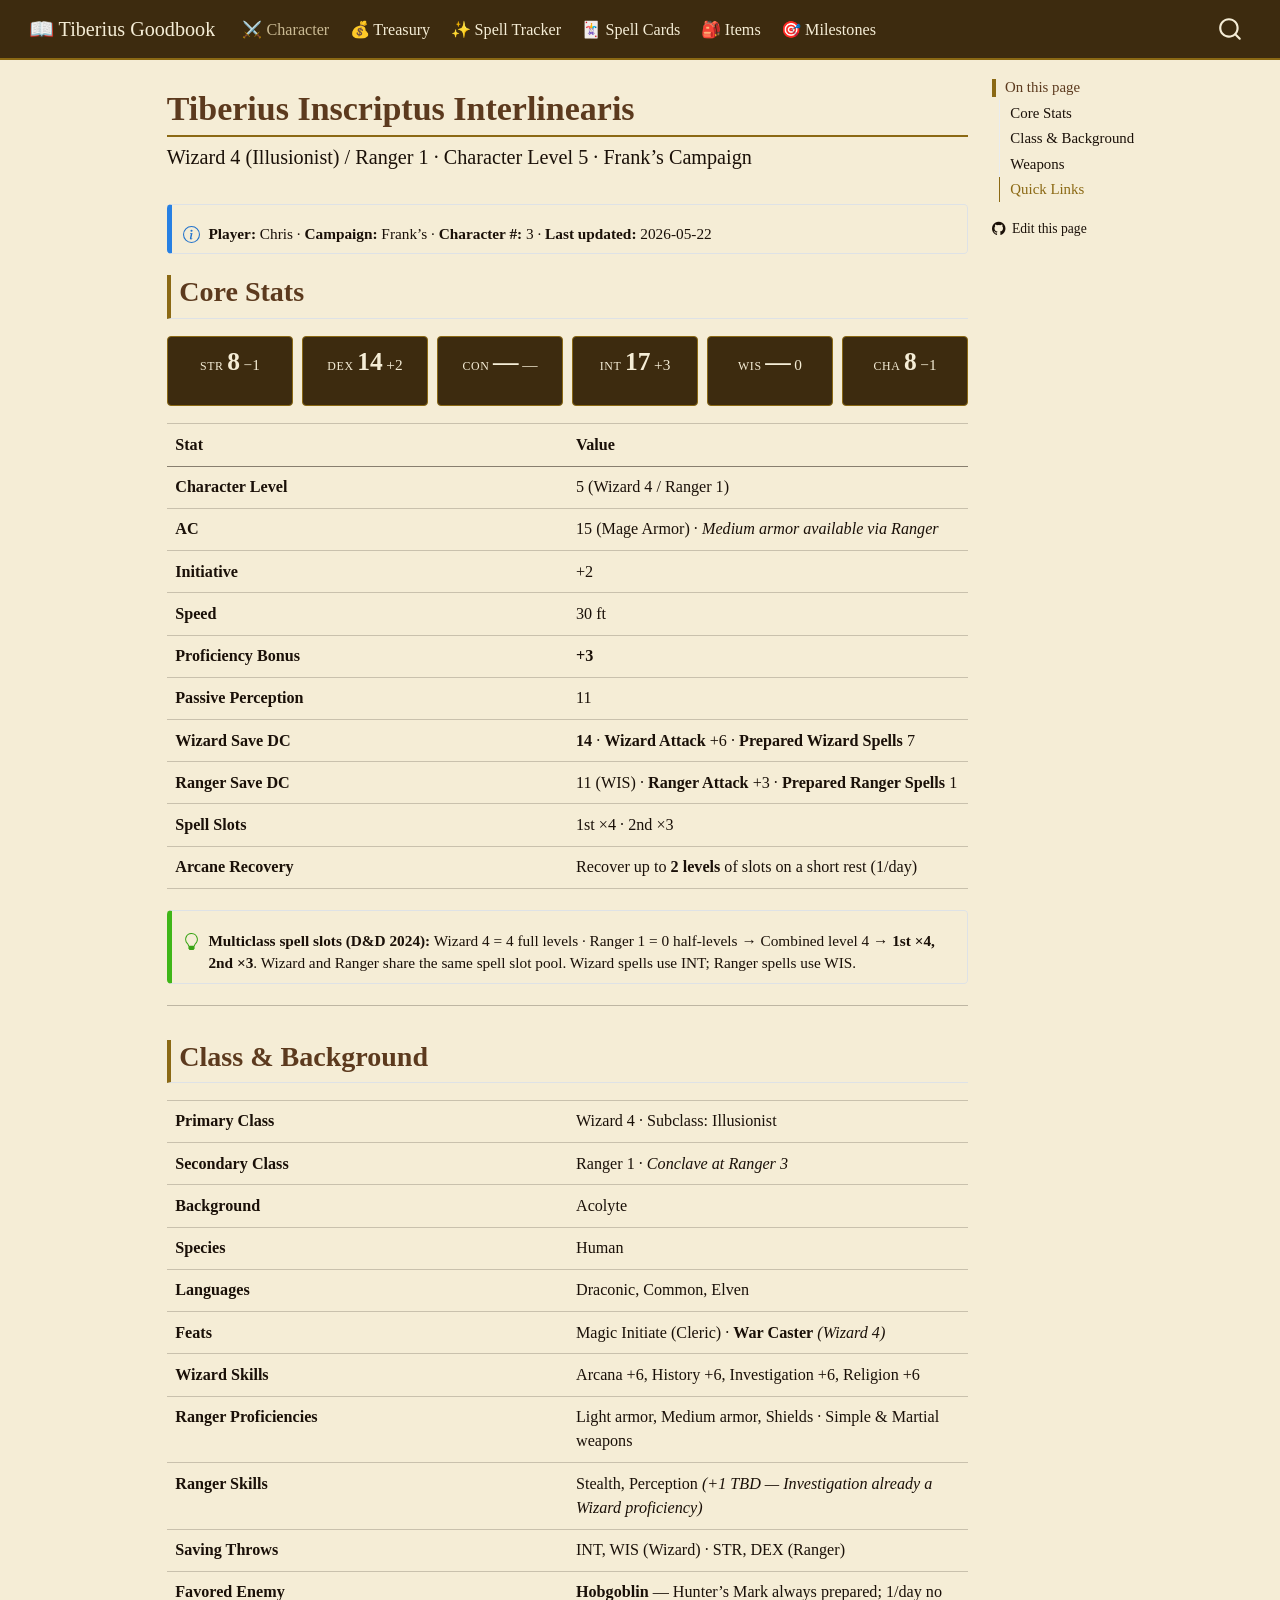
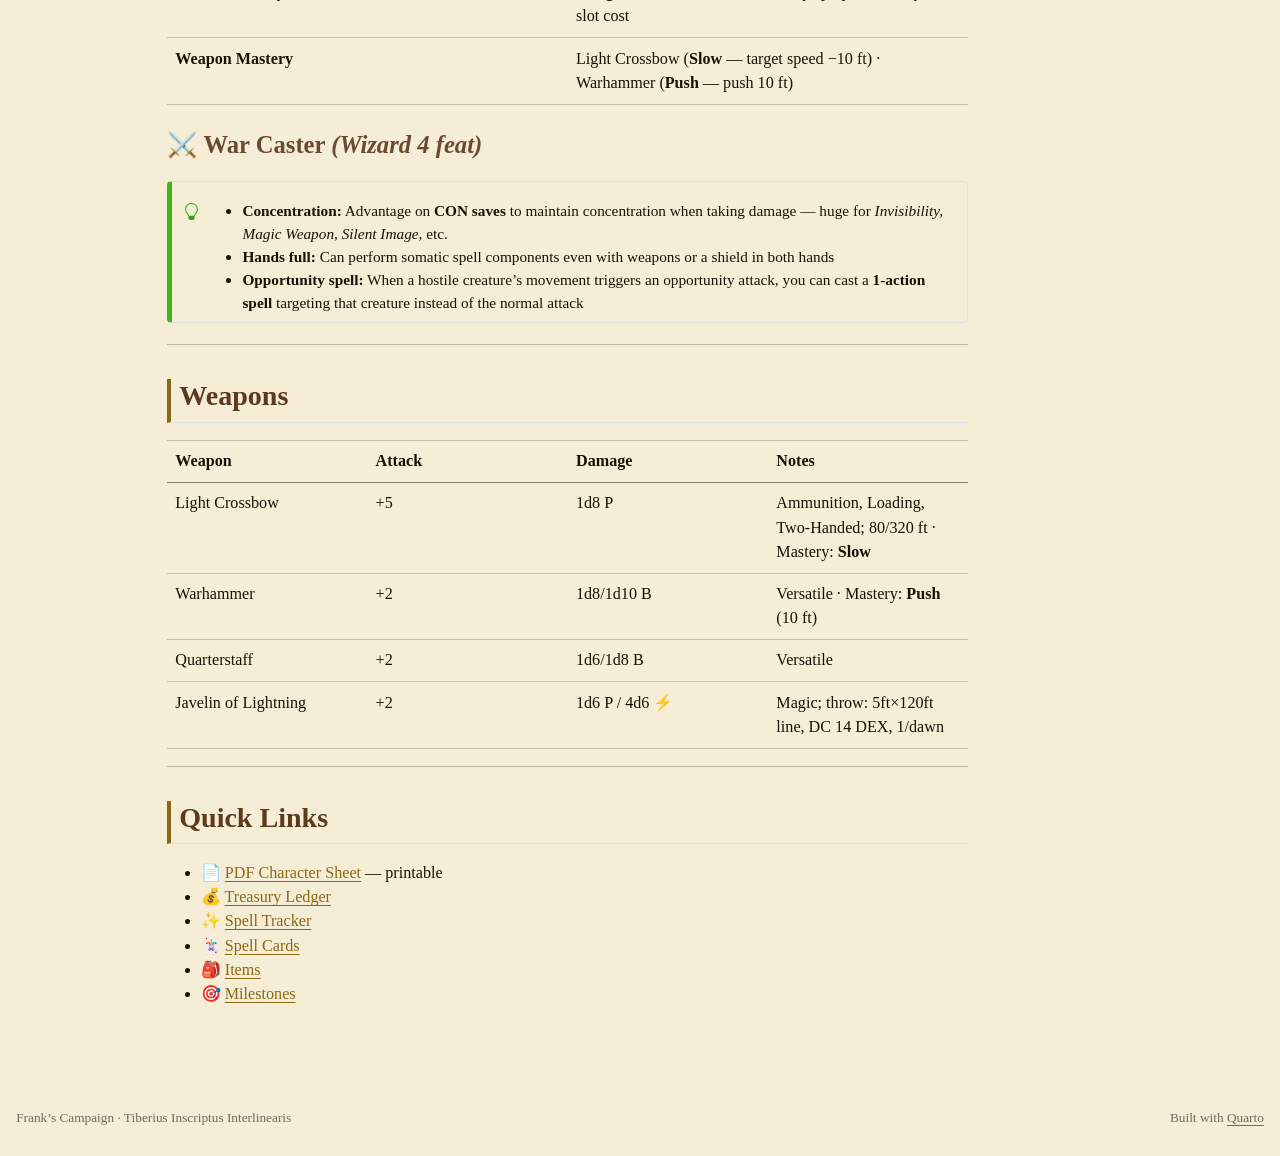
==== docs/index.html @ e31d593a "Ranger 1 details filled in: Hobgoblin Favored Enemy, Warhammer+CrossbowMastery, Skills, Cure Wounds " ====
<!DOCTYPE html>
<html xmlns="http://www.w3.org/1999/xhtml" lang="en" xml:lang="en"><head>

<meta charset="utf-8">
<meta name="generator" content="quarto-1.9.12">

<meta name="viewport" content="width=device-width, initial-scale=1.0, user-scalable=yes">


<title>Tiberius Inscriptus Interlinearis – The Goodbook — Tiberius</title>
<style>
code{white-space: pre-wrap;}
span.smallcaps{font-variant: small-caps;}
div.columns{display: flex; gap: min(4vw, 1.5em);}
div.column{flex: auto; overflow-x: auto;}
div.hanging-indent{margin-left: 1.5em; text-indent: -1.5em;}
ul.task-list{list-style: none;}
ul.task-list li input[type="checkbox"] {
  width: 0.8em;
  margin: 0 0.8em 0.2em -1em; /* quarto-specific, see https://github.com/quarto-dev/quarto-cli/issues/4556 */ 
  vertical-align: middle;
}
</style>


<script src="site_libs/quarto-nav/quarto-nav.js"></script>
<script src="site_libs/quarto-nav/headroom.min.js"></script>
<script src="site_libs/clipboard/clipboard.min.js"></script>
<script src="site_libs/quarto-search/autocomplete.umd.js"></script>
<script src="site_libs/quarto-search/fuse.min.js"></script>
<script src="site_libs/quarto-search/quarto-search.js"></script>
<meta name="quarto:offset" content="./">
<link href="./assets/favicon.png" rel="icon" type="image/png">
<script src="site_libs/quarto-html/quarto.js" type="module"></script>
<script src="site_libs/quarto-html/tabsets/tabsets.js" type="module"></script>
<script src="site_libs/quarto-html/axe/axe-check.js" type="module"></script>
<script src="site_libs/quarto-html/popper.min.js"></script>
<script src="site_libs/quarto-html/tippy.umd.min.js"></script>
<script src="site_libs/quarto-html/anchor.min.js"></script>
<link href="site_libs/quarto-html/tippy.css" rel="stylesheet">
<link href="site_libs/quarto-html/quarto-syntax-highlighting-cdaacfc258cb6f151192107f105ac881.css" rel="stylesheet" id="quarto-text-highlighting-styles">
<script src="site_libs/bootstrap/bootstrap.min.js"></script>
<link href="site_libs/bootstrap/bootstrap-icons.css" rel="stylesheet">
<link href="site_libs/bootstrap/bootstrap-a841aea066b890c8eb9d5ed45c4b0eff.min.css" rel="stylesheet" append-hash="true" id="quarto-bootstrap" data-mode="light">
<script id="quarto-search-options" type="application/json">{
  "location": "navbar",
  "copy-button": false,
  "collapse-after": 3,
  "panel-placement": "end",
  "type": "overlay",
  "limit": 50,
  "keyboard-shortcut": [
    "f",
    "/",
    "s"
  ],
  "show-item-context": false,
  "language": {
    "search-no-results-text": "No results",
    "search-matching-documents-text": "matching documents",
    "search-copy-link-title": "Copy link to search",
    "search-hide-matches-text": "Hide additional matches",
    "search-more-match-text": "more match in this document",
    "search-more-matches-text": "more matches in this document",
    "search-clear-button-title": "Clear",
    "search-text-placeholder": "",
    "search-detached-cancel-button-title": "Cancel",
    "search-submit-button-title": "Submit",
    "search-label": "Search"
  }
}</script>
<style>html{ scroll-behavior: smooth; }</style>


</head>

<body class="nav-fixed quarto-light">

<div id="quarto-search-results"></div>
  <header id="quarto-header" class="headroom fixed-top">
    <nav class="navbar navbar-expand-lg " data-bs-theme="dark">
      <div class="navbar-container container-fluid">
      <div class="navbar-brand-container mx-auto">
    <a class="navbar-brand" href="./index.html">
    <span class="navbar-title">📖 Tiberius Goodbook</span>
    </a>
  </div>
            <div id="quarto-search" class="" title="Search"></div>
          <button class="navbar-toggler" type="button" data-bs-toggle="collapse" data-bs-target="#navbarCollapse" aria-controls="navbarCollapse" role="menu" aria-expanded="false" aria-label="Toggle navigation" onclick="if (window.quartoToggleHeadroom) { window.quartoToggleHeadroom(); }">
  <span class="navbar-toggler-icon"></span>
</button>
          <div class="collapse navbar-collapse" id="navbarCollapse">
            <ul class="navbar-nav navbar-nav-scroll me-auto">
  <li class="nav-item">
    <a class="nav-link active" href="./index.html" aria-current="page"> 
<span class="menu-text">⚔️ Character</span></a>
  </li>  
  <li class="nav-item">
    <a class="nav-link" href="./treasury.html"> 
<span class="menu-text">💰 Treasury</span></a>
  </li>  
  <li class="nav-item">
    <a class="nav-link" href="./spells.html"> 
<span class="menu-text">✨ Spell Tracker</span></a>
  </li>  
  <li class="nav-item">
    <a class="nav-link" href="./spellcards.html"> 
<span class="menu-text">🃏 Spell Cards</span></a>
  </li>  
  <li class="nav-item">
    <a class="nav-link" href="./items.html"> 
<span class="menu-text">🎒 Items</span></a>
  </li>  
  <li class="nav-item">
    <a class="nav-link" href="./milestones.html"> 
<span class="menu-text">🎯 Milestones</span></a>
  </li>  
</ul>
          </div> <!-- /navcollapse -->
            <div class="quarto-navbar-tools">
</div>
      </div> <!-- /container-fluid -->
    </nav>
</header>
<!-- content -->
<div id="quarto-content" class="quarto-container page-columns page-rows-contents page-layout-article page-navbar">
<!-- sidebar -->
<!-- margin-sidebar -->
    <div id="quarto-margin-sidebar" class="sidebar margin-sidebar">
        <nav id="TOC" role="doc-toc" class="toc-active">
    <h2 id="toc-title">On this page</h2>
   
  <ul>
  <li><a href="#core-stats" id="toc-core-stats" class="nav-link active" data-scroll-target="#core-stats">Core Stats</a></li>
  <li><a href="#class-background" id="toc-class-background" class="nav-link" data-scroll-target="#class-background">Class &amp; Background</a>
  <ul class="collapse">
  <li><a href="#war-caster-wizard-4-feat" id="toc-war-caster-wizard-4-feat" class="nav-link" data-scroll-target="#war-caster-wizard-4-feat">⚔️ War Caster <em>(Wizard 4 feat)</em></a></li>
  </ul></li>
  <li><a href="#weapons" id="toc-weapons" class="nav-link" data-scroll-target="#weapons">Weapons</a></li>
  <li><a href="#quick-links" id="toc-quick-links" class="nav-link" data-scroll-target="#quick-links">Quick Links</a></li>
  </ul>
<div class="toc-actions"><ul><li><a href="https://github.com/chris-tonomy/Tiberius---Online-Campaign-Frank/edit/main/index.qmd" class="toc-action"><i class="bi bi-github"></i>Edit this page</a></li></ul></div></nav>
    </div>
<!-- main -->
<main class="content" id="quarto-document-content">

<header id="title-block-header" class="quarto-title-block default">
<div class="quarto-title">
<h1 class="title">Tiberius Inscriptus Interlinearis</h1>
<p class="subtitle lead">Wizard 4 (Illusionist) / Ranger 1 · Character Level 5 · Frank’s Campaign</p>
</div>



<div class="quarto-title-meta">

    
  
    
  </div>
  


</header>


<div class="callout callout-style-simple callout-note">
<div class="callout-body d-flex">
<div class="callout-icon-container">
<i class="callout-icon"></i>
</div>
<div class="callout-body-container">
<p><strong>Player:</strong> Chris · <strong>Campaign:</strong> Frank’s · <strong>Character #:</strong> 3 · <strong>Last updated:</strong> 2026-05-22</p>
</div>
</div>
</div>
<section id="core-stats" class="level2">
<h2 class="anchored" data-anchor-id="core-stats">Core Stats</h2>
<div class="stat-grid">
<div class="stat-box">
<p><span class="label">STR</span> <span class="score">8</span> <span class="mod">−1</span></p>
</div>
<div class="stat-box">
<p><span class="label">DEX</span> <span class="score">14</span> <span class="mod">+2</span></p>
</div>
<div class="stat-box">
<p><span class="label">CON</span> <span class="score">—</span> <span class="mod">—</span></p>
</div>
<div class="stat-box">
<p><span class="label">INT</span> <span class="score">17</span> <span class="mod">+3</span></p>
</div>
<div class="stat-box">
<p><span class="label">WIS</span> <span class="score">—</span> <span class="mod">0</span></p>
</div>
<div class="stat-box">
<p><span class="label">CHA</span> <span class="score">8</span> <span class="mod">−1</span></p>
</div>
</div>
<table class="caption-top table">
<colgroup>
<col style="width: 50%">
<col style="width: 50%">
</colgroup>
<thead>
<tr class="header">
<th>Stat</th>
<th>Value</th>
</tr>
</thead>
<tbody>
<tr class="odd">
<td><strong>Character Level</strong></td>
<td>5 (Wizard 4 / Ranger 1)</td>
</tr>
<tr class="even">
<td><strong>AC</strong></td>
<td>15 (Mage Armor) · <em>Medium armor available via Ranger</em></td>
</tr>
<tr class="odd">
<td><strong>Initiative</strong></td>
<td>+2</td>
</tr>
<tr class="even">
<td><strong>Speed</strong></td>
<td>30 ft</td>
</tr>
<tr class="odd">
<td><strong>Proficiency Bonus</strong></td>
<td><strong>+3</strong></td>
</tr>
<tr class="even">
<td><strong>Passive Perception</strong></td>
<td>11</td>
</tr>
<tr class="odd">
<td><strong>Wizard Save DC</strong></td>
<td><strong>14</strong> · <strong>Wizard Attack</strong> +6 · <strong>Prepared Wizard Spells</strong> 7</td>
</tr>
<tr class="even">
<td><strong>Ranger Save DC</strong></td>
<td>11 (WIS) · <strong>Ranger Attack</strong> +3 · <strong>Prepared Ranger Spells</strong> 1</td>
</tr>
<tr class="odd">
<td><strong>Spell Slots</strong></td>
<td>1st ×4 · 2nd ×3</td>
</tr>
<tr class="even">
<td><strong>Arcane Recovery</strong></td>
<td>Recover up to <strong>2 levels</strong> of slots on a short rest (1/day)</td>
</tr>
</tbody>
</table>
<div class="callout callout-style-simple callout-tip">
<div class="callout-body d-flex">
<div class="callout-icon-container">
<i class="callout-icon"></i>
</div>
<div class="callout-body-container">
<p><strong>Multiclass spell slots (D&amp;D 2024):</strong> Wizard 4 = 4 full levels · Ranger 1 = 0 half-levels → Combined level 4 → <strong>1st ×4, 2nd ×3</strong>. Wizard and Ranger share the same spell slot pool. Wizard spells use INT; Ranger spells use WIS.</p>
</div>
</div>
</div>
<hr>
</section>
<section id="class-background" class="level2">
<h2 class="anchored" data-anchor-id="class-background">Class &amp; Background</h2>
<table class="caption-top table">
<colgroup>
<col style="width: 50%">
<col style="width: 50%">
</colgroup>
<tbody>
<tr class="odd">
<td><strong>Primary Class</strong></td>
<td>Wizard 4 · Subclass: Illusionist</td>
</tr>
<tr class="even">
<td><strong>Secondary Class</strong></td>
<td>Ranger 1 · <em>Conclave at Ranger 3</em></td>
</tr>
<tr class="odd">
<td><strong>Background</strong></td>
<td>Acolyte</td>
</tr>
<tr class="even">
<td><strong>Species</strong></td>
<td>Human</td>
</tr>
<tr class="odd">
<td><strong>Languages</strong></td>
<td>Draconic, Common, Elven</td>
</tr>
<tr class="even">
<td><strong>Feats</strong></td>
<td>Magic Initiate (Cleric) · <strong>War Caster</strong> <em>(Wizard 4)</em></td>
</tr>
<tr class="odd">
<td><strong>Wizard Skills</strong></td>
<td>Arcana +6, History +6, Investigation +6, Religion +6</td>
</tr>
<tr class="even">
<td><strong>Ranger Proficiencies</strong></td>
<td>Light armor, Medium armor, Shields · Simple &amp; Martial weapons</td>
</tr>
<tr class="odd">
<td><strong>Ranger Skills</strong></td>
<td>Stealth, Perception <em>(+1 TBD — Investigation already a Wizard proficiency)</em></td>
</tr>
<tr class="even">
<td><strong>Saving Throws</strong></td>
<td>INT, WIS (Wizard) · STR, DEX (Ranger)</td>
</tr>
<tr class="odd">
<td><strong>Favored Enemy</strong></td>
<td><strong>Hobgoblin</strong> — Hunter’s Mark always prepared; 1/day no slot cost</td>
</tr>
<tr class="even">
<td><strong>Weapon Mastery</strong></td>
<td>Light Crossbow (<strong>Slow</strong> — target speed −10 ft) · Warhammer (<strong>Push</strong> — push 10 ft)</td>
</tr>
</tbody>
</table>
<section id="war-caster-wizard-4-feat" class="level3">
<h3 class="anchored" data-anchor-id="war-caster-wizard-4-feat">⚔️ War Caster <em>(Wizard 4 feat)</em></h3>
<div class="callout callout-style-simple callout-tip">
<div class="callout-body d-flex">
<div class="callout-icon-container">
<i class="callout-icon"></i>
</div>
<div class="callout-body-container">
<ul>
<li><strong>Concentration:</strong> Advantage on <strong>CON saves</strong> to maintain concentration when taking damage — huge for <em>Invisibility, Magic Weapon, Silent Image,</em> etc.</li>
<li><strong>Hands full:</strong> Can perform somatic spell components even with weapons or a shield in both hands</li>
<li><strong>Opportunity spell:</strong> When a hostile creature’s movement triggers an opportunity attack, you can cast a <strong>1-action spell</strong> targeting that creature instead of the normal attack</li>
</ul>
</div>
</div>
</div>
<hr>
</section>
</section>
<section id="weapons" class="level2">
<h2 class="anchored" data-anchor-id="weapons">Weapons</h2>
<table class="caption-top table">
<colgroup>
<col style="width: 25%">
<col style="width: 25%">
<col style="width: 25%">
<col style="width: 25%">
</colgroup>
<thead>
<tr class="header">
<th>Weapon</th>
<th>Attack</th>
<th>Damage</th>
<th>Notes</th>
</tr>
</thead>
<tbody>
<tr class="odd">
<td>Light Crossbow</td>
<td>+5</td>
<td>1d8 P</td>
<td>Ammunition, Loading, Two-Handed; 80/320 ft · Mastery: <strong>Slow</strong></td>
</tr>
<tr class="even">
<td>Warhammer</td>
<td>+2</td>
<td>1d8/1d10 B</td>
<td>Versatile · Mastery: <strong>Push</strong> (10 ft)</td>
</tr>
<tr class="odd">
<td>Quarterstaff</td>
<td>+2</td>
<td>1d6/1d8 B</td>
<td>Versatile</td>
</tr>
<tr class="even">
<td>Javelin of Lightning</td>
<td>+2</td>
<td>1d6 P / 4d6 ⚡</td>
<td>Magic; throw: 5ft×120ft line, DC 14 DEX, 1/dawn</td>
</tr>
</tbody>
</table>
<hr>
</section>
<section id="quick-links" class="level2">
<h2 class="anchored" data-anchor-id="quick-links">Quick Links</h2>
<ul>
<li>📄 <a href="Tiberius.pdf">PDF Character Sheet</a> — printable</li>
<li>💰 <a href="./treasury.html">Treasury Ledger</a></li>
<li>✨ <a href="./spells.html">Spell Tracker</a></li>
<li>🃏 <a href="./spellcards.html">Spell Cards</a></li>
<li>🎒 <a href="./items.html">Items</a></li>
<li>🎯 <a href="./milestones.html">Milestones</a></li>
</ul>


</section>

</main> <!-- /main -->
<script id="quarto-html-after-body" type="application/javascript">
  window.document.addEventListener("DOMContentLoaded", function (event) {
    const icon = "";
    const anchorJS = new window.AnchorJS();
    anchorJS.options = {
      placement: 'right',
      icon: icon
    };
    anchorJS.add('.anchored');
    const isCodeAnnotation = (el) => {
      for (const clz of el.classList) {
        if (clz.startsWith('code-annotation-')) {                     
          return true;
        }
      }
      return false;
    }
    const onCopySuccess = function(e) {
      // button target
      const button = e.trigger;
      // don't keep focus
      button.blur();
      // flash "checked"
      button.classList.add('code-copy-button-checked');
      var currentTitle = button.getAttribute("title");
      button.setAttribute("title", "Copied!");
      let tooltip;
      if (window.bootstrap) {
        button.setAttribute("data-bs-toggle", "tooltip");
        button.setAttribute("data-bs-placement", "left");
        button.setAttribute("data-bs-title", "Copied!");
        tooltip = new bootstrap.Tooltip(button, 
          { trigger: "manual", 
            customClass: "code-copy-button-tooltip",
            offset: [0, -8]});
        tooltip.show();    
      }
      setTimeout(function() {
        if (tooltip) {
          tooltip.hide();
          button.removeAttribute("data-bs-title");
          button.removeAttribute("data-bs-toggle");
          button.removeAttribute("data-bs-placement");
        }
        button.setAttribute("title", currentTitle);
        button.classList.remove('code-copy-button-checked');
      }, 1000);
      // clear code selection
      e.clearSelection();
    }
    const getTextToCopy = function(trigger) {
      const outerScaffold = trigger.parentElement.cloneNode(true);
      const codeEl = outerScaffold.querySelector('code');
      for (const childEl of codeEl.children) {
        if (isCodeAnnotation(childEl)) {
          childEl.remove();
        }
      }
      return codeEl.innerText;
    }
    const clipboard = new window.ClipboardJS('.code-copy-button:not([data-in-quarto-modal])', {
      text: getTextToCopy
    });
    clipboard.on('success', onCopySuccess);
    if (window.document.getElementById('quarto-embedded-source-code-modal')) {
      const clipboardModal = new window.ClipboardJS('.code-copy-button[data-in-quarto-modal]', {
        text: getTextToCopy,
        container: window.document.getElementById('quarto-embedded-source-code-modal')
      });
      clipboardModal.on('success', onCopySuccess);
    }
      var localhostRegex = new RegExp(/^(?:http|https):\/\/localhost\:?[0-9]*\//);
      var mailtoRegex = new RegExp(/^mailto:/);
        var filterRegex = new RegExp('/' + window.location.host + '/');
      var isInternal = (href) => {
          return filterRegex.test(href) || localhostRegex.test(href) || mailtoRegex.test(href);
      }
      // Inspect non-navigation links and adorn them if external
     var links = window.document.querySelectorAll('a[href]:not(.nav-link):not(.navbar-brand):not(.toc-action):not(.sidebar-link):not(.sidebar-item-toggle):not(.pagination-link):not(.no-external):not([aria-hidden]):not(.dropdown-item):not(.quarto-navigation-tool):not(.about-link)');
      for (var i=0; i<links.length; i++) {
        const link = links[i];
        if (!isInternal(link.href)) {
          // undo the damage that might have been done by quarto-nav.js in the case of
          // links that we want to consider external
          if (link.dataset.originalHref !== undefined) {
            link.href = link.dataset.originalHref;
          }
        }
      }
    function tippyHover(el, contentFn, onTriggerFn, onUntriggerFn) {
      const config = {
        allowHTML: true,
        maxWidth: 500,
        delay: 100,
        arrow: false,
        appendTo: function(el) {
            return el.parentElement;
        },
        interactive: true,
        interactiveBorder: 10,
        theme: 'quarto',
        placement: 'bottom-start',
      };
      if (contentFn) {
        config.content = contentFn;
      }
      if (onTriggerFn) {
        config.onTrigger = onTriggerFn;
      }
      if (onUntriggerFn) {
        config.onUntrigger = onUntriggerFn;
      }
      window.tippy(el, config); 
    }
    const noterefs = window.document.querySelectorAll('a[role="doc-noteref"]');
    for (var i=0; i<noterefs.length; i++) {
      const ref = noterefs[i];
      tippyHover(ref, function() {
        // use id or data attribute instead here
        let href = ref.getAttribute('data-footnote-href') || ref.getAttribute('href');
        try { href = new URL(href).hash; } catch {}
        const id = href.replace(/^#\/?/, "");
        const note = window.document.getElementById(id);
        if (note) {
          return note.innerHTML;
        } else {
          return "";
        }
      });
    }
    const xrefs = window.document.querySelectorAll('a.quarto-xref');
    const processXRef = (id, note) => {
      // Strip column container classes
      const stripColumnClz = (el) => {
        el.classList.remove("page-full", "page-columns");
        if (el.children) {
          for (const child of el.children) {
            stripColumnClz(child);
          }
        }
      }
      stripColumnClz(note)
      if (id === null || id.startsWith('sec-')) {
        // Special case sections, only their first couple elements
        const container = document.createElement("div");
        if (note.children && note.children.length > 2) {
          container.appendChild(note.children[0].cloneNode(true));
          for (let i = 1; i < note.children.length; i++) {
            const child = note.children[i];
            if (child.tagName === "P" && child.innerText === "") {
              continue;
            } else {
              container.appendChild(child.cloneNode(true));
              break;
            }
          }
          if (window.Quarto?.typesetMath) {
            window.Quarto.typesetMath(container);
          }
          return container.innerHTML
        } else {
          if (window.Quarto?.typesetMath) {
            window.Quarto.typesetMath(note);
          }
          return note.innerHTML;
        }
      } else {
        // Remove any anchor links if they are present
        const anchorLink = note.querySelector('a.anchorjs-link');
        if (anchorLink) {
          anchorLink.remove();
        }
        if (window.Quarto?.typesetMath) {
          window.Quarto.typesetMath(note);
        }
        if (note.classList.contains("callout")) {
          return note.outerHTML;
        } else {
          return note.innerHTML;
        }
      }
    }
    for (var i=0; i<xrefs.length; i++) {
      const xref = xrefs[i];
      tippyHover(xref, undefined, function(instance) {
        instance.disable();
        let url = xref.getAttribute('href');
        let hash = undefined; 
        if (url.startsWith('#')) {
          hash = url;
        } else {
          try { hash = new URL(url).hash; } catch {}
        }
        if (hash) {
          const id = hash.replace(/^#\/?/, "");
          const note = window.document.getElementById(id);
          if (note !== null) {
            try {
              const html = processXRef(id, note.cloneNode(true));
              instance.setContent(html);
            } finally {
              instance.enable();
              instance.show();
            }
          } else {
            // See if we can fetch this
            fetch(url.split('#')[0])
            .then(res => res.text())
            .then(html => {
              const parser = new DOMParser();
              const htmlDoc = parser.parseFromString(html, "text/html");
              const note = htmlDoc.getElementById(id);
              if (note !== null) {
                const html = processXRef(id, note);
                instance.setContent(html);
              } 
            }).finally(() => {
              instance.enable();
              instance.show();
            });
          }
        } else {
          // See if we can fetch a full url (with no hash to target)
          // This is a special case and we should probably do some content thinning / targeting
          fetch(url)
          .then(res => res.text())
          .then(html => {
            const parser = new DOMParser();
            const htmlDoc = parser.parseFromString(html, "text/html");
            const note = htmlDoc.querySelector('main.content');
            if (note !== null) {
              // This should only happen for chapter cross references
              // (since there is no id in the URL)
              // remove the first header
              if (note.children.length > 0 && note.children[0].tagName === "HEADER") {
                note.children[0].remove();
              }
              const html = processXRef(null, note);
              instance.setContent(html);
            } 
          }).finally(() => {
            instance.enable();
            instance.show();
          });
        }
      }, function(instance) {
      });
    }
        let selectedAnnoteEl;
        const selectorForAnnotation = ( cell, annotation) => {
          let cellAttr = 'data-code-cell="' + cell + '"';
          let lineAttr = 'data-code-annotation="' +  annotation + '"';
          const selector = 'span[' + cellAttr + '][' + lineAttr + ']';
          return selector;
        }
        const selectCodeLines = (annoteEl) => {
          const doc = window.document;
          const targetCell = annoteEl.getAttribute("data-target-cell");
          const targetAnnotation = annoteEl.getAttribute("data-target-annotation");
          const annoteSpan = window.document.querySelector(selectorForAnnotation(targetCell, targetAnnotation));
          const lines = annoteSpan.getAttribute("data-code-lines").split(",");
          const lineIds = lines.map((line) => {
            return targetCell + "-" + line;
          })
          let top = null;
          let height = null;
          let parent = null;
          if (lineIds.length > 0) {
              //compute the position of the single el (top and bottom and make a div)
              const el = window.document.getElementById(lineIds[0]);
              top = el.offsetTop;
              height = el.offsetHeight;
              parent = el.parentElement.parentElement;
            if (lineIds.length > 1) {
              const lastEl = window.document.getElementById(lineIds[lineIds.length - 1]);
              const bottom = lastEl.offsetTop + lastEl.offsetHeight;
              height = bottom - top;
            }
            if (top !== null && height !== null && parent !== null) {
              // cook up a div (if necessary) and position it 
              let div = window.document.getElementById("code-annotation-line-highlight");
              if (div === null) {
                div = window.document.createElement("div");
                div.setAttribute("id", "code-annotation-line-highlight");
                div.style.position = 'absolute';
                parent.appendChild(div);
              }
              div.style.top = top - 2 + "px";
              div.style.height = height + 4 + "px";
              div.style.left = 0;
              let gutterDiv = window.document.getElementById("code-annotation-line-highlight-gutter");
              if (gutterDiv === null) {
                gutterDiv = window.document.createElement("div");
                gutterDiv.setAttribute("id", "code-annotation-line-highlight-gutter");
                gutterDiv.style.position = 'absolute';
                const codeCell = window.document.getElementById(targetCell);
                const gutter = codeCell.querySelector('.code-annotation-gutter');
                gutter.appendChild(gutterDiv);
              }
              gutterDiv.style.top = top - 2 + "px";
              gutterDiv.style.height = height + 4 + "px";
            }
            selectedAnnoteEl = annoteEl;
          }
        };
        const unselectCodeLines = () => {
          const elementsIds = ["code-annotation-line-highlight", "code-annotation-line-highlight-gutter"];
          elementsIds.forEach((elId) => {
            const div = window.document.getElementById(elId);
            if (div) {
              div.remove();
            }
          });
          selectedAnnoteEl = undefined;
        };
          // Handle positioning of the toggle
      window.addEventListener(
        "resize",
        throttle(() => {
          elRect = undefined;
          if (selectedAnnoteEl) {
            selectCodeLines(selectedAnnoteEl);
          }
        }, 10)
      );
      function throttle(fn, ms) {
      let throttle = false;
      let timer;
        return (...args) => {
          if(!throttle) { // first call gets through
              fn.apply(this, args);
              throttle = true;
          } else { // all the others get throttled
              if(timer) clearTimeout(timer); // cancel #2
              timer = setTimeout(() => {
                fn.apply(this, args);
                timer = throttle = false;
              }, ms);
          }
        };
      }
        // Attach click handler to the DT
        const annoteDls = window.document.querySelectorAll('dt[data-target-cell]');
        for (const annoteDlNode of annoteDls) {
          annoteDlNode.addEventListener('click', (event) => {
            const clickedEl = event.target;
            if (clickedEl !== selectedAnnoteEl) {
              unselectCodeLines();
              const activeEl = window.document.querySelector('dt[data-target-cell].code-annotation-active');
              if (activeEl) {
                activeEl.classList.remove('code-annotation-active');
              }
              selectCodeLines(clickedEl);
              clickedEl.classList.add('code-annotation-active');
            } else {
              // Unselect the line
              unselectCodeLines();
              clickedEl.classList.remove('code-annotation-active');
            }
          });
        }
    const findCites = (el) => {
      const parentEl = el.parentElement;
      if (parentEl) {
        const cites = parentEl.dataset.cites;
        if (cites) {
          return {
            el,
            cites: cites.split(' ')
          };
        } else {
          return findCites(el.parentElement)
        }
      } else {
        return undefined;
      }
    };
    var bibliorefs = window.document.querySelectorAll('a[role="doc-biblioref"]');
    for (var i=0; i<bibliorefs.length; i++) {
      const ref = bibliorefs[i];
      const citeInfo = findCites(ref);
      if (citeInfo) {
        tippyHover(citeInfo.el, function() {
          var popup = window.document.createElement('div');
          citeInfo.cites.forEach(function(cite) {
            var citeDiv = window.document.createElement('div');
            citeDiv.classList.add('hanging-indent');
            citeDiv.classList.add('csl-entry');
            var biblioDiv = window.document.getElementById('ref-' + cite);
            if (biblioDiv) {
              citeDiv.innerHTML = biblioDiv.innerHTML;
            }
            popup.appendChild(citeDiv);
          });
          return popup.innerHTML;
        });
      }
    }
  });
  </script>
</div> <!-- /content -->
<footer class="footer">
  <div class="nav-footer">
    <div class="nav-footer-left">
<p>Frank’s Campaign · Tiberius Inscriptus Interlinearis</p>
</div>   
    <div class="nav-footer-center">
      &nbsp;
    <div class="toc-actions d-sm-block d-md-none"><ul><li><a href="https://github.com/chris-tonomy/Tiberius---Online-Campaign-Frank/edit/main/index.qmd" class="toc-action"><i class="bi bi-github"></i>Edit this page</a></li></ul></div></div>
    <div class="nav-footer-right">
<p>Built with <a href="https://quarto.org">Quarto</a></p>
</div>
  </div>
</footer>




<script src="site_libs/quarto-html/zenscroll-min.js"></script>
</body></html>
---- docs/site_libs/quarto-html/tippy.css ----
.tippy-box[data-animation=fade][data-state=hidden]{opacity:0}[data-tippy-root]{max-width:calc(100vw - 10px)}.tippy-box{position:relative;background-color:#333;color:#fff;border-radius:4px;font-size:14px;line-height:1.4;white-space:normal;outline:0;transition-property:transform,visibility,opacity}.tippy-box[data-placement^=top]>.tippy-arrow{bottom:0}.tippy-box[data-placement^=top]>.tippy-arrow:before{bottom:-7px;left:0;border-width:8px 8px 0;border-top-color:initial;transform-origin:center top}.tippy-box[data-placement^=bottom]>.tippy-arrow{top:0}.tippy-box[data-placement^=bottom]>.tippy-arrow:before{top:-7px;left:0;border-width:0 8px 8px;border-bottom-color:initial;transform-origin:center bottom}.tippy-box[data-placement^=left]>.tippy-arrow{right:0}.tippy-box[data-placement^=left]>.tippy-arrow:before{border-width:8px 0 8px 8px;border-left-color:initial;right:-7px;transform-origin:center left}.tippy-box[data-placement^=right]>.tippy-arrow{left:0}.tippy-box[data-placement^=right]>.tippy-arrow:before{left:-7px;border-width:8px 8px 8px 0;border-right-color:initial;transform-origin:center right}.tippy-box[data-inertia][data-state=visible]{transition-timing-function:cubic-bezier(.54,1.5,.38,1.11)}.tippy-arrow{width:16px;height:16px;color:#333}.tippy-arrow:before{content:"";position:absolute;border-color:transparent;border-style:solid}.tippy-content{position:relative;padding:5px 9px;z-index:1}
---- docs/site_libs/quarto-html/quarto-syntax-highlighting-cdaacfc258cb6f151192107f105ac881.css ----
/* quarto syntax highlight colors */
:root {
  --quarto-hl-ot-color: #003B4F;
  --quarto-hl-at-color: #657422;
  --quarto-hl-ss-color: #20794D;
  --quarto-hl-an-color: #5E5E5E;
  --quarto-hl-fu-color: #4758AB;
  --quarto-hl-st-color: #20794D;
  --quarto-hl-cf-color: #003B4F;
  --quarto-hl-op-color: #5E5E5E;
  --quarto-hl-er-color: #AD0000;
  --quarto-hl-bn-color: #AD0000;
  --quarto-hl-al-color: #AD0000;
  --quarto-hl-va-color: #111111;
  --quarto-hl-bu-color: inherit;
  --quarto-hl-ex-color: inherit;
  --quarto-hl-pp-color: #AD0000;
  --quarto-hl-in-color: #5E5E5E;
  --quarto-hl-vs-color: #20794D;
  --quarto-hl-wa-color: #5E5E5E;
  --quarto-hl-do-color: #5E5E5E;
  --quarto-hl-im-color: #00769E;
  --quarto-hl-ch-color: #20794D;
  --quarto-hl-dt-color: #AD0000;
  --quarto-hl-fl-color: #AD0000;
  --quarto-hl-co-color: #5E5E5E;
  --quarto-hl-cv-color: #5E5E5E;
  --quarto-hl-cn-color: #8f5902;
  --quarto-hl-sc-color: #5E5E5E;
  --quarto-hl-dv-color: #AD0000;
  --quarto-hl-kw-color: #003B4F;
}

/* other quarto variables */
:root {
  --quarto-font-monospace: SFMono-Regular, Menlo, Monaco, Consolas, "Liberation Mono", "Courier New", monospace;
}

/* syntax highlight based on Pandoc's rules */
pre > code.sourceCode > span {
  color: #003B4F;
}

code.sourceCode > span {
  color: #003B4F;
}

div.sourceCode,
div.sourceCode pre.sourceCode {
  color: #003B4F;
}

/* Normal */
code span {
  color: #003B4F;
}

/* Alert */
code span.al {
  color: #AD0000;
  font-style: inherit;
}

/* Annotation */
code span.an {
  color: #5E5E5E;
  font-style: inherit;
}

/* Attribute */
code span.at {
  color: #657422;
  font-style: inherit;
}

/* BaseN */
code span.bn {
  color: #AD0000;
  font-style: inherit;
}

/* BuiltIn */
code span.bu {
  font-style: inherit;
}

/* ControlFlow */
code span.cf {
  color: #003B4F;
  font-weight: bold;
  font-style: inherit;
}

/* Char */
code span.ch {
  color: #20794D;
  font-style: inherit;
}

/* Constant */
code span.cn {
  color: #8f5902;
  font-style: inherit;
}

/* Comment */
code span.co {
  color: #5E5E5E;
  font-style: inherit;
}

/* CommentVar */
code span.cv {
  color: #5E5E5E;
  font-style: italic;
}

/* Documentation */
code span.do {
  color: #5E5E5E;
  font-style: italic;
}

/* DataType */
code span.dt {
  color: #AD0000;
  font-style: inherit;
}

/* DecVal */
code span.dv {
  color: #AD0000;
  font-style: inherit;
}

/* Error */
code span.er {
  color: #AD0000;
  font-style: inherit;
}

/* Extension */
code span.ex {
  font-style: inherit;
}

/* Float */
code span.fl {
  color: #AD0000;
  font-style: inherit;
}

/* Function */
code span.fu {
  color: #4758AB;
  font-style: inherit;
}

/* Import */
code span.im {
  color: #00769E;
  font-style: inherit;
}

/* Information */
code span.in {
  color: #5E5E5E;
  font-style: inherit;
}

/* Keyword */
code span.kw {
  color: #003B4F;
  font-weight: bold;
  font-style: inherit;
}

/* Operator */
code span.op {
  color: #5E5E5E;
  font-style: inherit;
}

/* Other */
code span.ot {
  color: #003B4F;
  font-style: inherit;
}

/* Preprocessor */
code span.pp {
  color: #AD0000;
  font-style: inherit;
}

/* SpecialChar */
code span.sc {
  color: #5E5E5E;
  font-style: inherit;
}

/* SpecialString */
code span.ss {
  color: #20794D;
  font-style: inherit;
}

/* String */
code span.st {
  color: #20794D;
  font-style: inherit;
}

/* Variable */
code span.va {
  color: #111111;
  font-style: inherit;
}

/* VerbatimString */
code span.vs {
  color: #20794D;
  font-style: inherit;
}

/* Warning */
code span.wa {
  color: #5E5E5E;
  font-style: italic;
}

.prevent-inlining {
  content: "</";
}

/*# sourceMappingURL=406ff813e661147602d96cdd15110cd7.css.map */
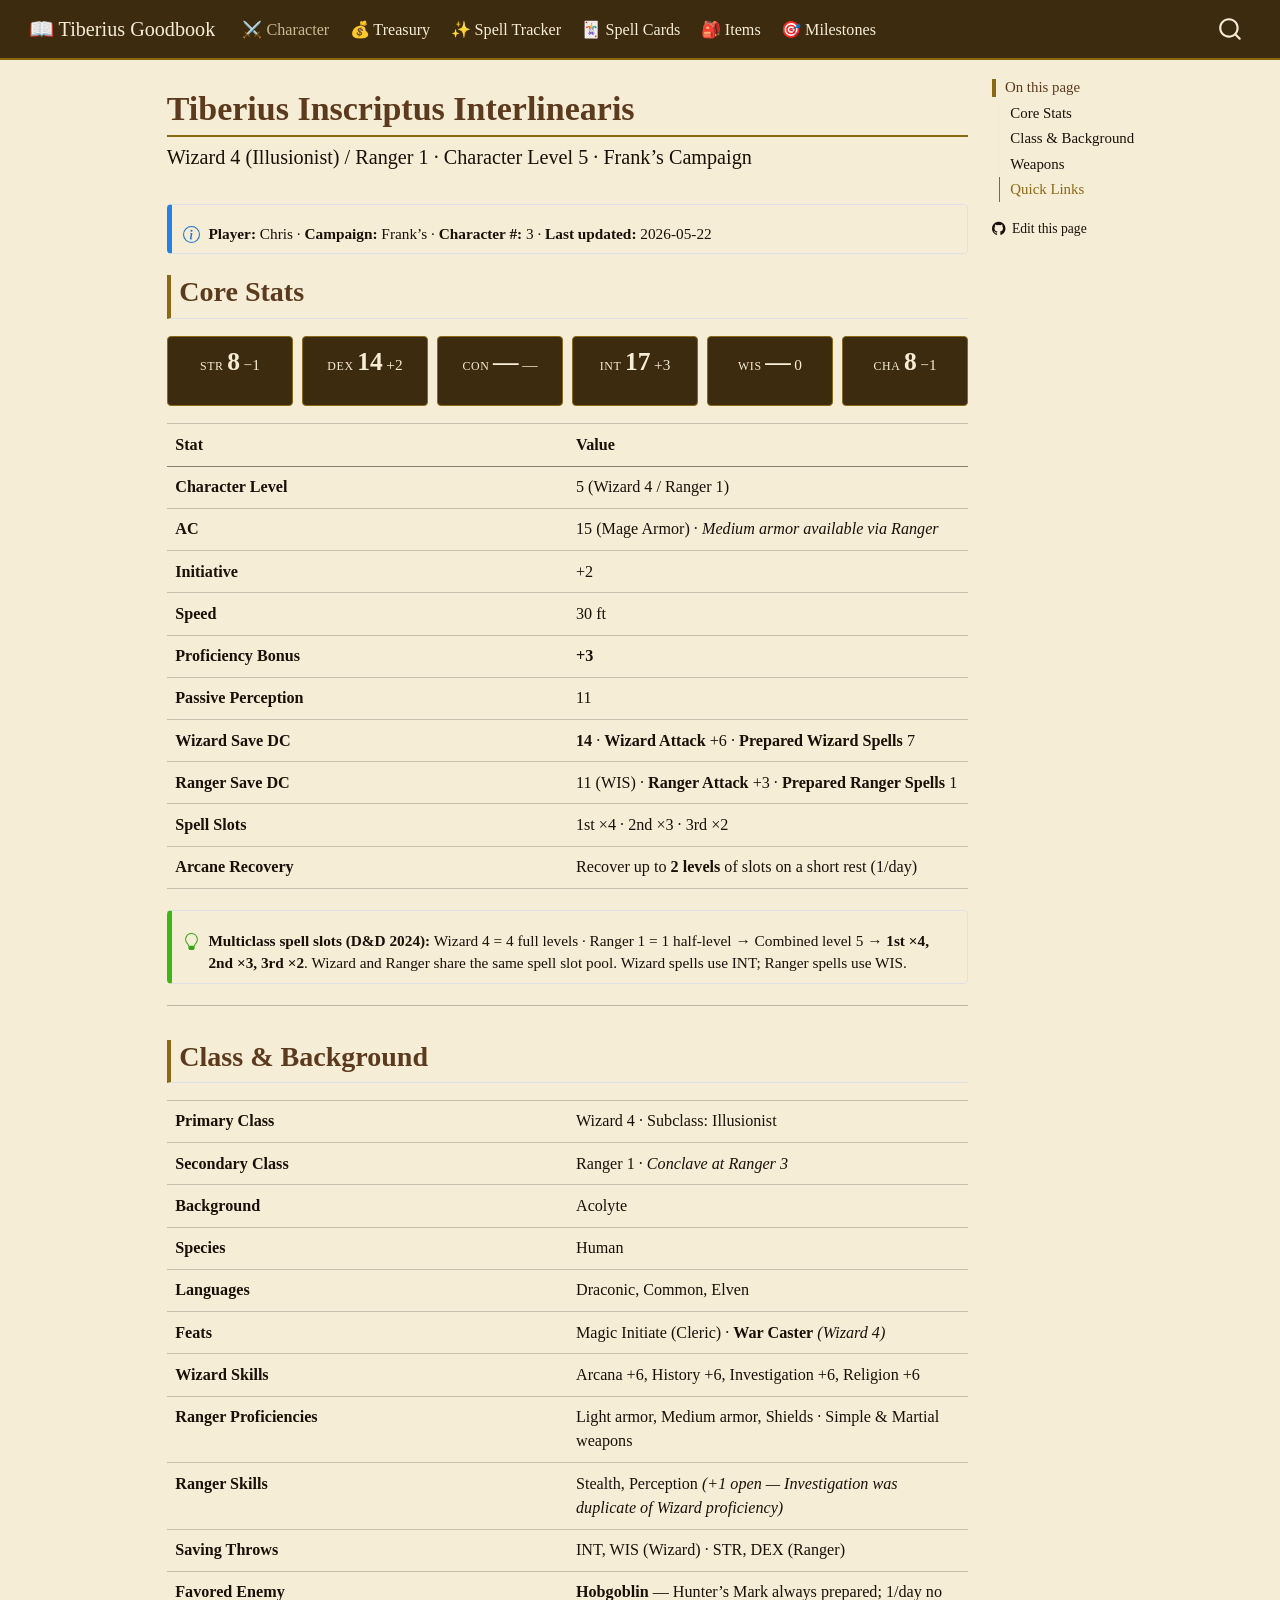
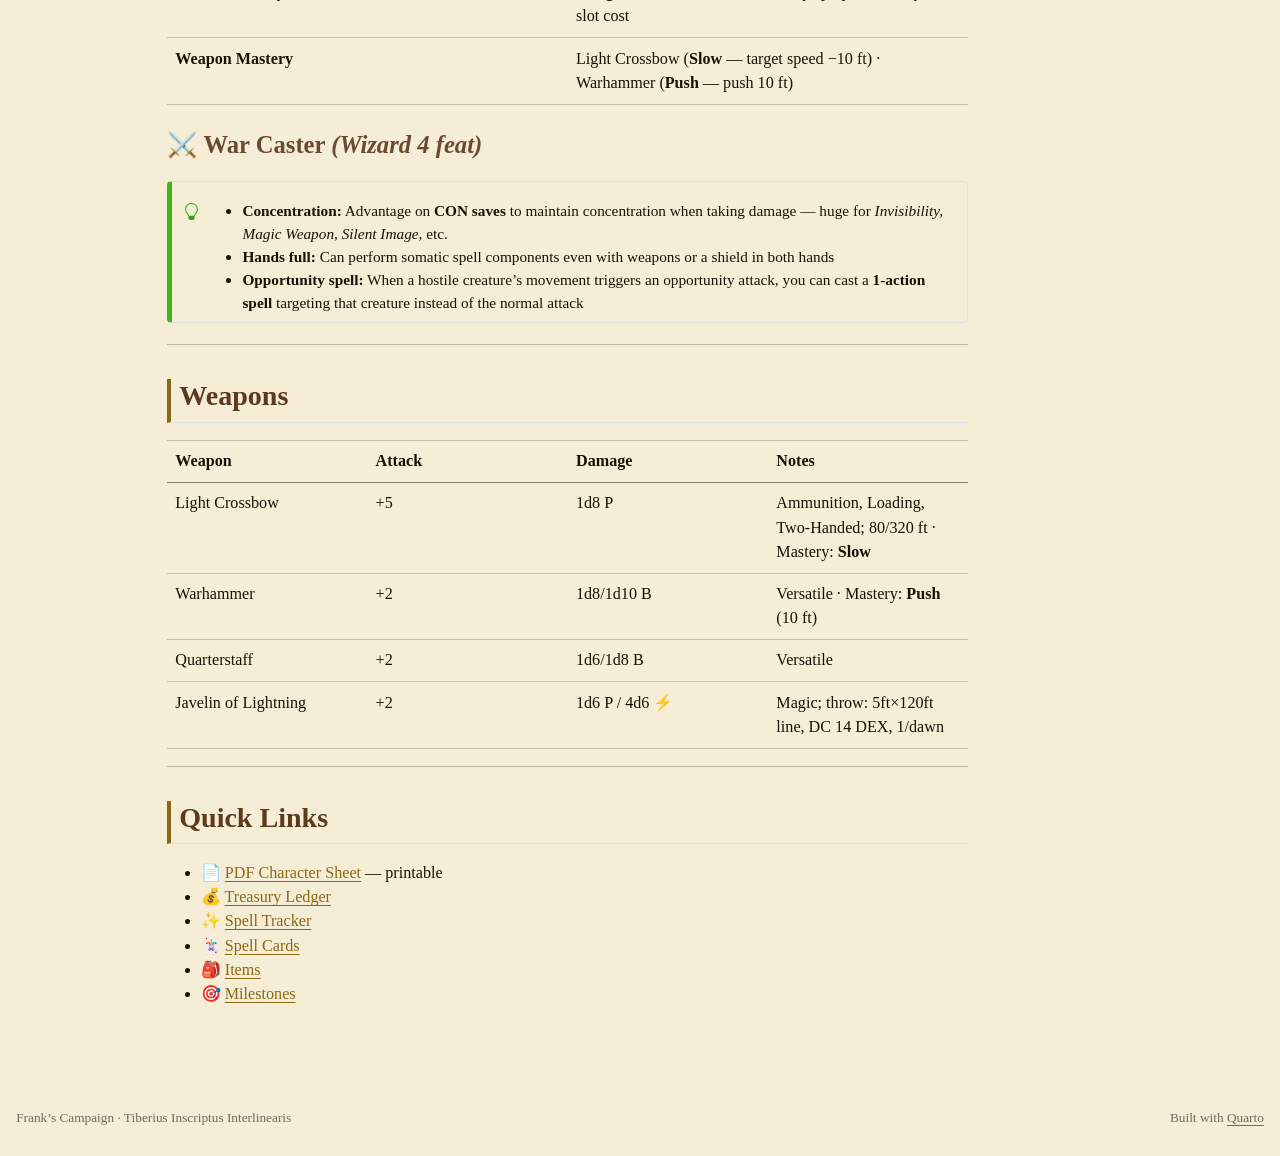
==== commit 365105cc: "Fix spell slots to 1st×4 2nd×3 3rd×2 (Wiz4+Rng1=level5); Stealth+Perception skills Co-Authored-By: C" ====
--- a/docs/index.html
+++ b/docs/index.html
@@ -242,7 +242,7 @@
 </tr>
 <tr class="odd">
 <td><strong>Spell Slots</strong></td>
-<td>1st ×4 · 2nd ×3</td>
+<td>1st ×4 · 2nd ×3 · 3rd ×2</td>
 </tr>
 <tr class="even">
 <td><strong>Arcane Recovery</strong></td>
@@ -256,7 +256,7 @@
 <i class="callout-icon"></i>
 </div>
 <div class="callout-body-container">
-<p><strong>Multiclass spell slots (D&amp;D 2024):</strong> Wizard 4 = 4 full levels · Ranger 1 = 0 half-levels → Combined level 4 → <strong>1st ×4, 2nd ×3</strong>. Wizard and Ranger share the same spell slot pool. Wizard spells use INT; Ranger spells use WIS.</p>
+<p><strong>Multiclass spell slots (D&amp;D 2024):</strong> Wizard 4 = 4 full levels · Ranger 1 = 1 half-level → Combined level 5 → <strong>1st ×4, 2nd ×3, 3rd ×2</strong>. Wizard and Ranger share the same spell slot pool. Wizard spells use INT; Ranger spells use WIS.</p>
 </div>
 </div>
 </div>
@@ -304,7 +304,7 @@
 </tr>
 <tr class="odd">
 <td><strong>Ranger Skills</strong></td>
-<td>Stealth, Perception <em>(+1 TBD — Investigation already a Wizard proficiency)</em></td>
+<td>Stealth, Perception <em>(+1 open — Investigation was duplicate of Wizard proficiency)</em></td>
 </tr>
 <tr class="even">
 <td><strong>Saving Throws</strong></td>
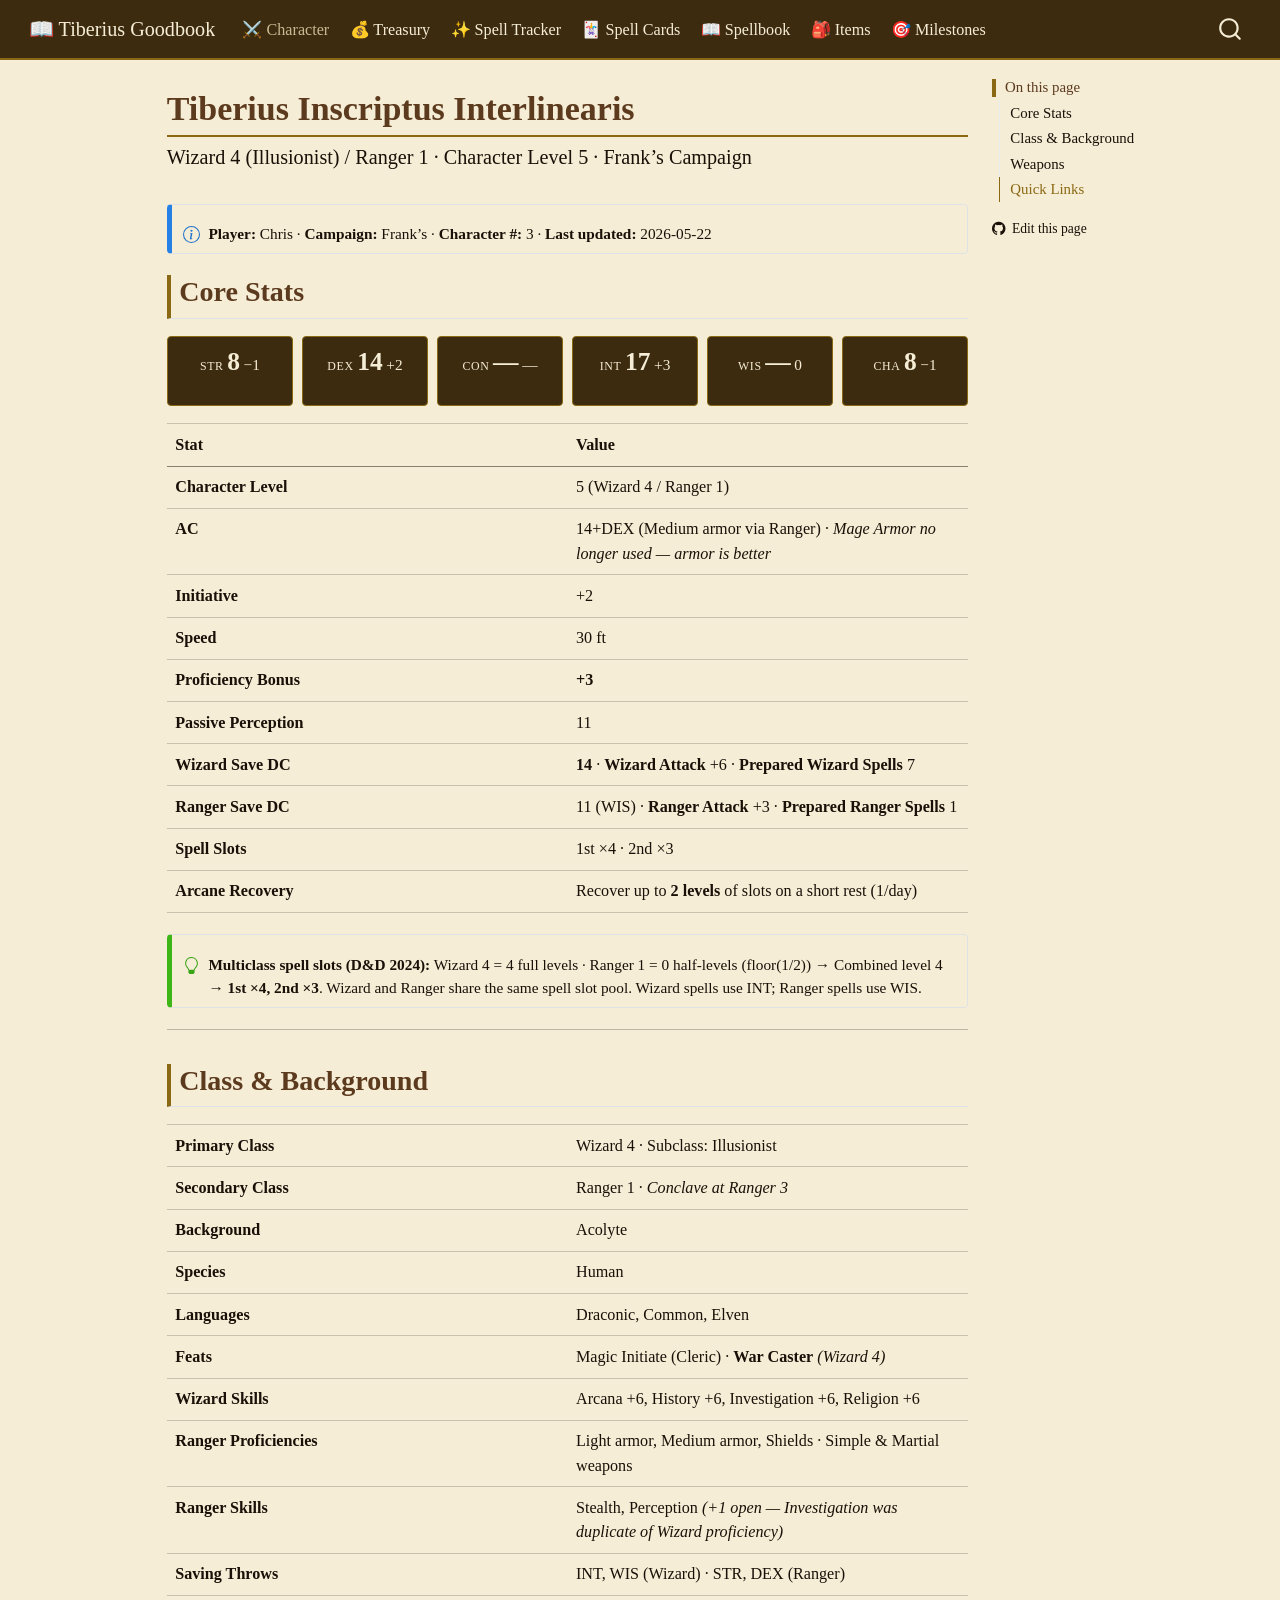
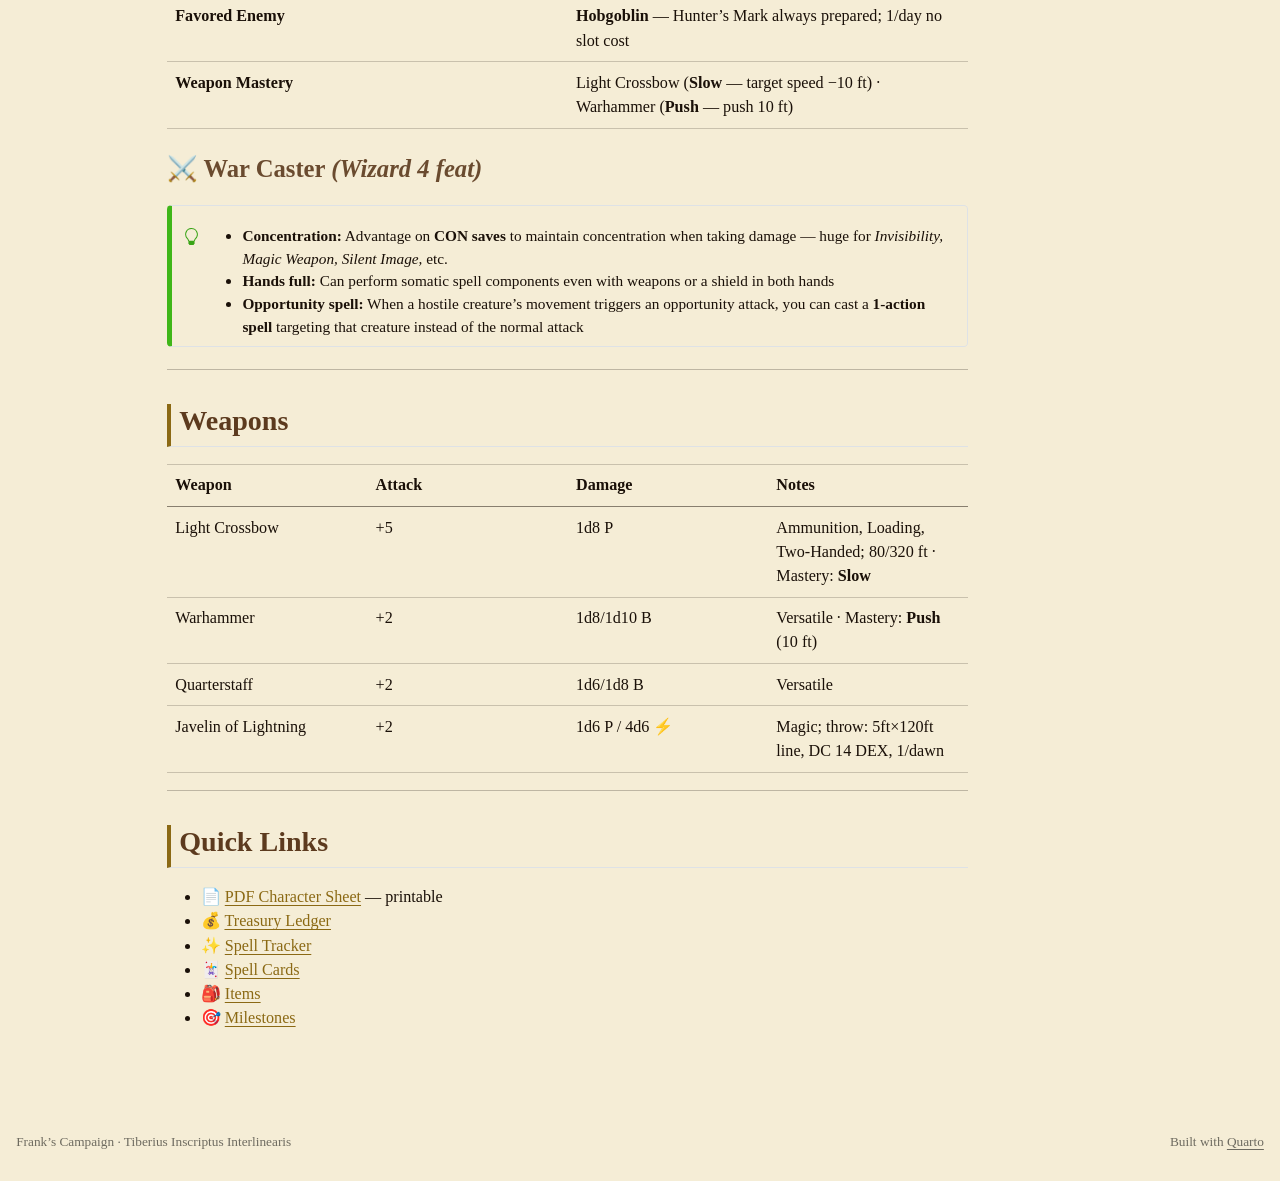
==== commit 1354cab1: "Add 📖 Spellbook tab with full D&D-style spell descriptions; fix slots back to 1st×4 2nd×3; remove Si" ====
--- a/docs/index.html
+++ b/docs/index.html
@@ -41,7 +41,7 @@
 <link href="site_libs/quarto-html/quarto-syntax-highlighting-cdaacfc258cb6f151192107f105ac881.css" rel="stylesheet" id="quarto-text-highlighting-styles">
 <script src="site_libs/bootstrap/bootstrap.min.js"></script>
 <link href="site_libs/bootstrap/bootstrap-icons.css" rel="stylesheet">
-<link href="site_libs/bootstrap/bootstrap-a841aea066b890c8eb9d5ed45c4b0eff.min.css" rel="stylesheet" append-hash="true" id="quarto-bootstrap" data-mode="light">
+<link href="site_libs/bootstrap/bootstrap-5ee52a53e37b9877d6f84a522f17cb7d.min.css" rel="stylesheet" append-hash="true" id="quarto-bootstrap" data-mode="light">
 <script id="quarto-search-options" type="application/json">{
   "location": "navbar",
   "copy-button": false,
@@ -108,6 +108,10 @@
 <span class="menu-text">🃏 Spell Cards</span></a>
   </li>  
   <li class="nav-item">
+    <a class="nav-link" href="./spellbook.html"> 
+<span class="menu-text">📖 Spellbook</span></a>
+  </li>  
+  <li class="nav-item">
     <a class="nav-link" href="./items.html"> 
 <span class="menu-text">🎒 Items</span></a>
   </li>  
@@ -214,7 +218,7 @@
 </tr>
 <tr class="even">
 <td><strong>AC</strong></td>
-<td>15 (Mage Armor) · <em>Medium armor available via Ranger</em></td>
+<td>14+DEX (Medium armor via Ranger) · <em>Mage Armor no longer used — armor is better</em></td>
 </tr>
 <tr class="odd">
 <td><strong>Initiative</strong></td>
@@ -242,7 +246,7 @@
 </tr>
 <tr class="odd">
 <td><strong>Spell Slots</strong></td>
-<td>1st ×4 · 2nd ×3 · 3rd ×2</td>
+<td>1st ×4 · 2nd ×3</td>
 </tr>
 <tr class="even">
 <td><strong>Arcane Recovery</strong></td>
@@ -256,7 +260,7 @@
 <i class="callout-icon"></i>
 </div>
 <div class="callout-body-container">
-<p><strong>Multiclass spell slots (D&amp;D 2024):</strong> Wizard 4 = 4 full levels · Ranger 1 = 1 half-level → Combined level 5 → <strong>1st ×4, 2nd ×3, 3rd ×2</strong>. Wizard and Ranger share the same spell slot pool. Wizard spells use INT; Ranger spells use WIS.</p>
+<p><strong>Multiclass spell slots (D&amp;D 2024):</strong> Wizard 4 = 4 full levels · Ranger 1 = 0 half-levels (floor(1/2)) → Combined level 4 → <strong>1st ×4, 2nd ×3</strong>. Wizard and Ranger share the same spell slot pool. Wizard spells use INT; Ranger spells use WIS.</p>
 </div>
 </div>
 </div>
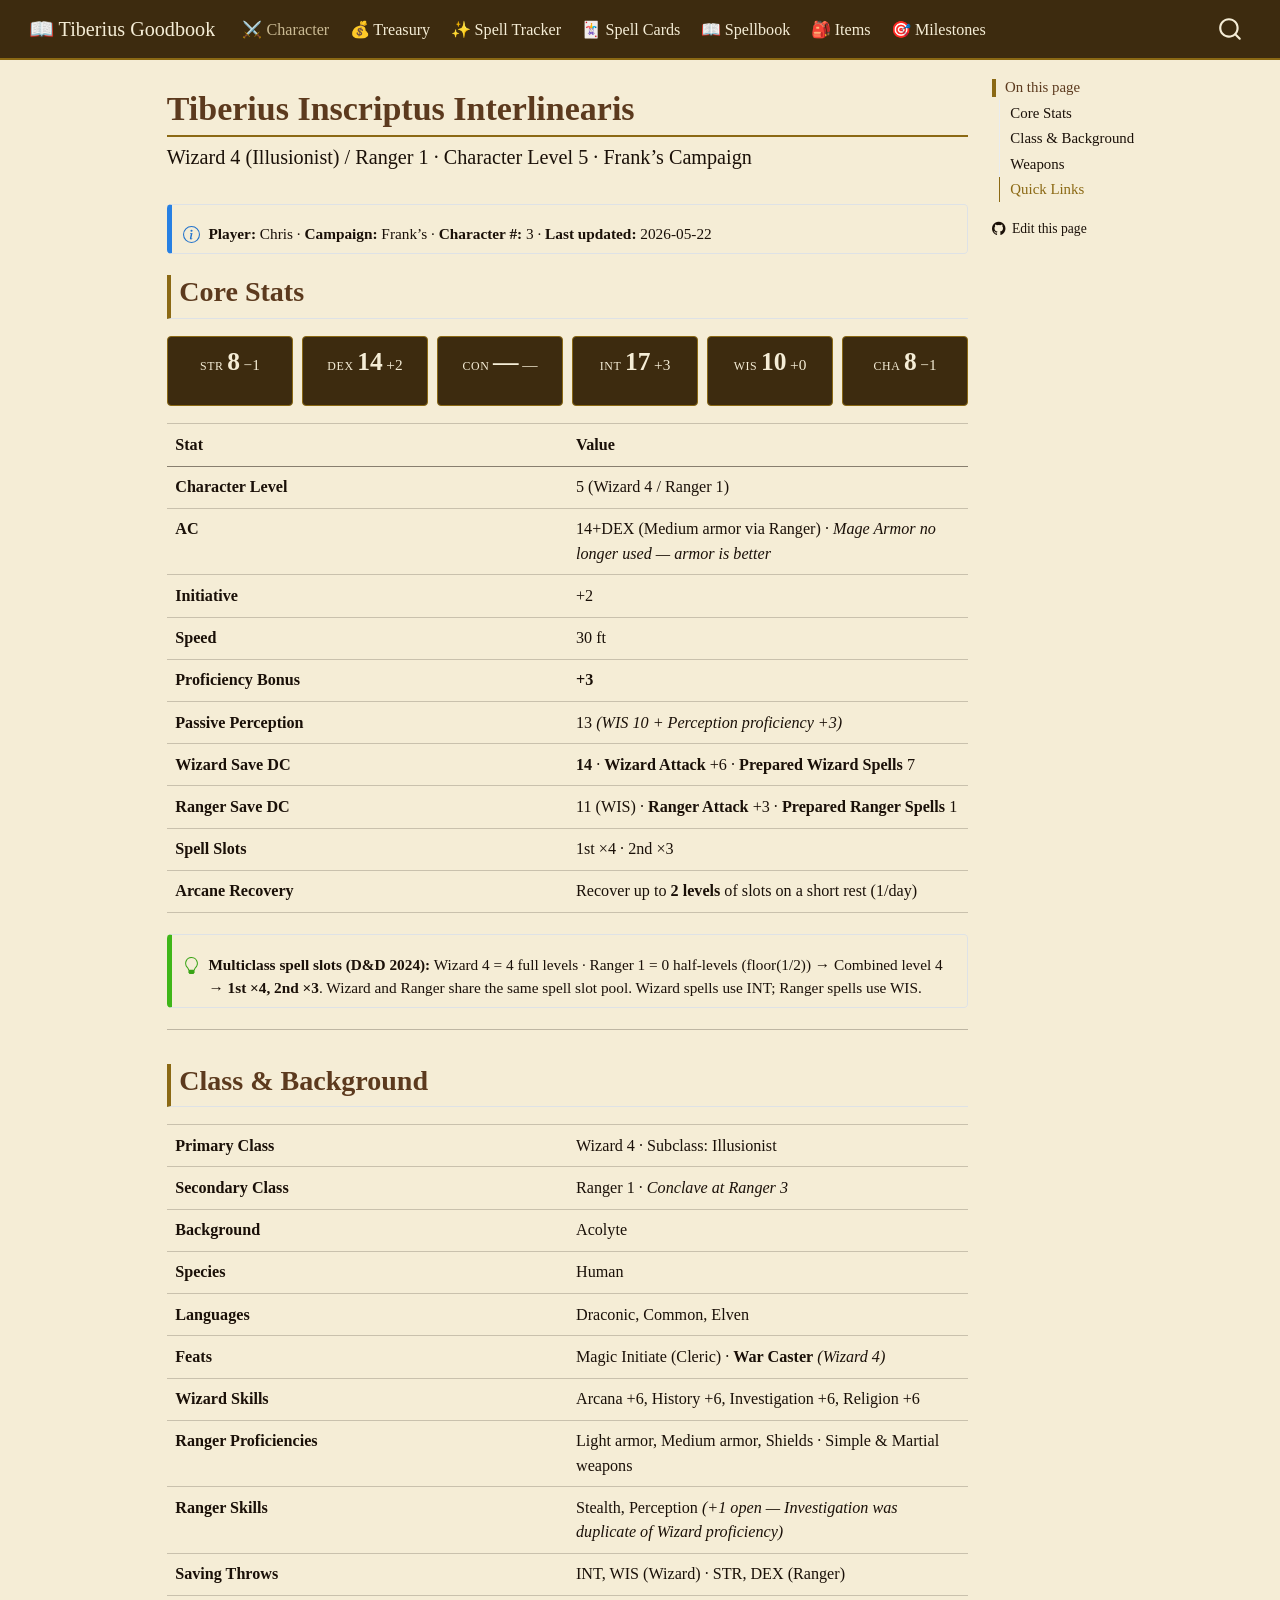
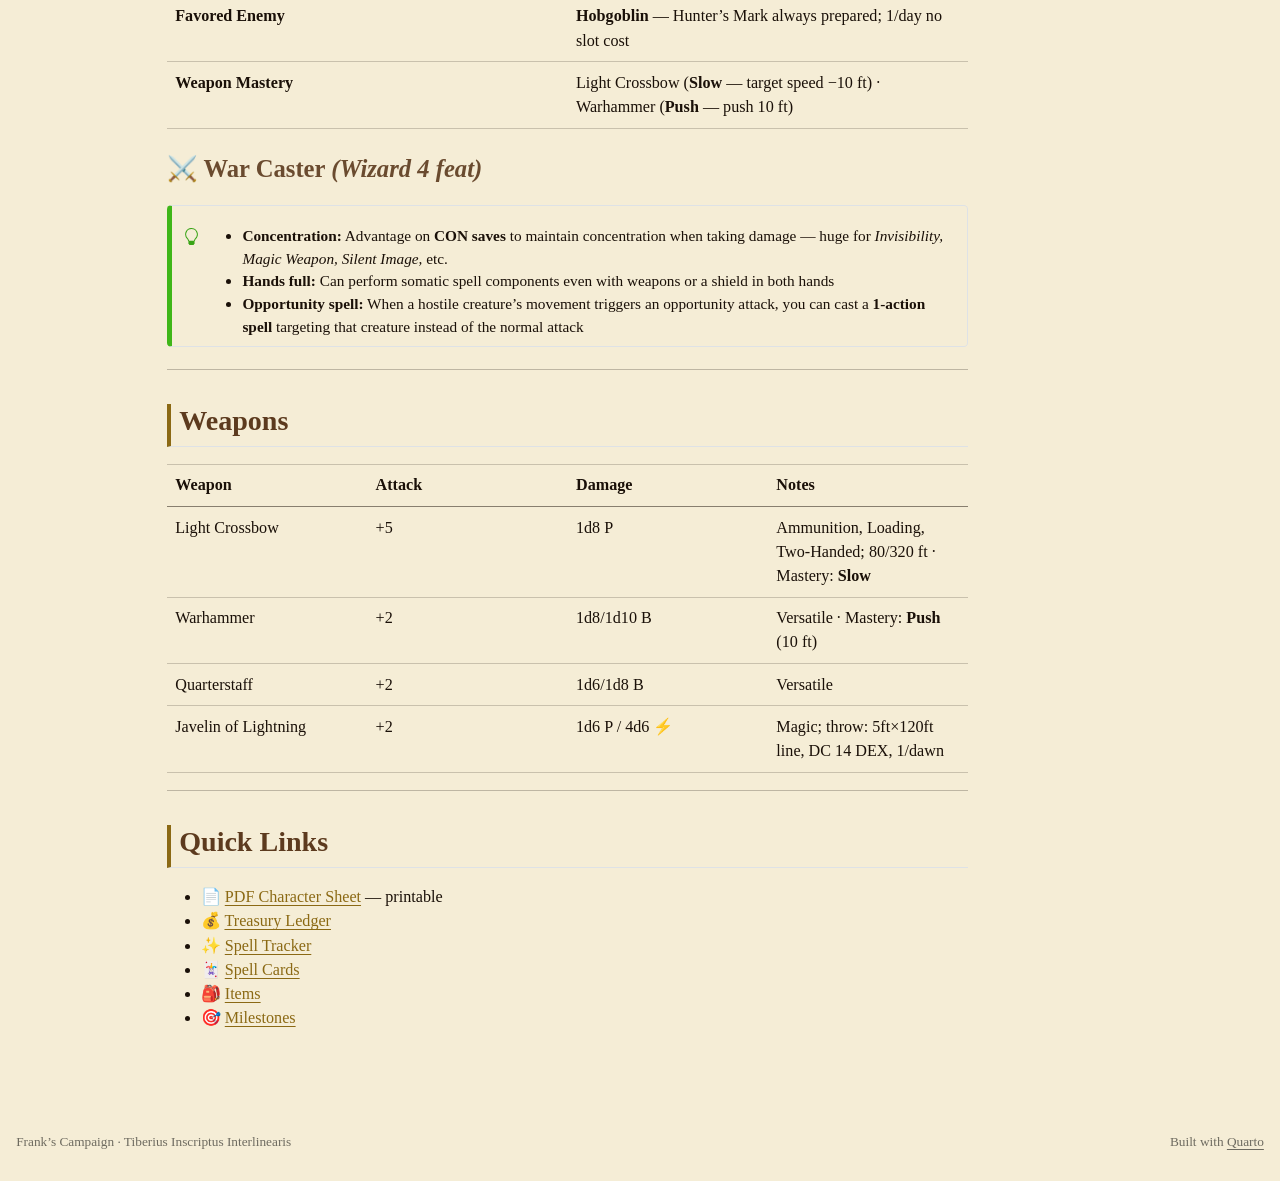
==== commit a13fd229: "Fill in WIS 10; Passive Perception 13 (Perception proficient from Ranger) Co-Authored-By: Claude Son" ====
--- a/docs/index.html
+++ b/docs/index.html
@@ -194,7 +194,7 @@
 <p><span class="label">INT</span> <span class="score">17</span> <span class="mod">+3</span></p>
 </div>
 <div class="stat-box">
-<p><span class="label">WIS</span> <span class="score">—</span> <span class="mod">0</span></p>
+<p><span class="label">WIS</span> <span class="score">10</span> <span class="mod">+0</span></p>
 </div>
 <div class="stat-box">
 <p><span class="label">CHA</span> <span class="score">8</span> <span class="mod">−1</span></p>
@@ -234,7 +234,7 @@
 </tr>
 <tr class="even">
 <td><strong>Passive Perception</strong></td>
-<td>11</td>
+<td>13 <em>(WIS 10 + Perception proficiency +3)</em></td>
 </tr>
 <tr class="odd">
 <td><strong>Wizard Save DC</strong></td>
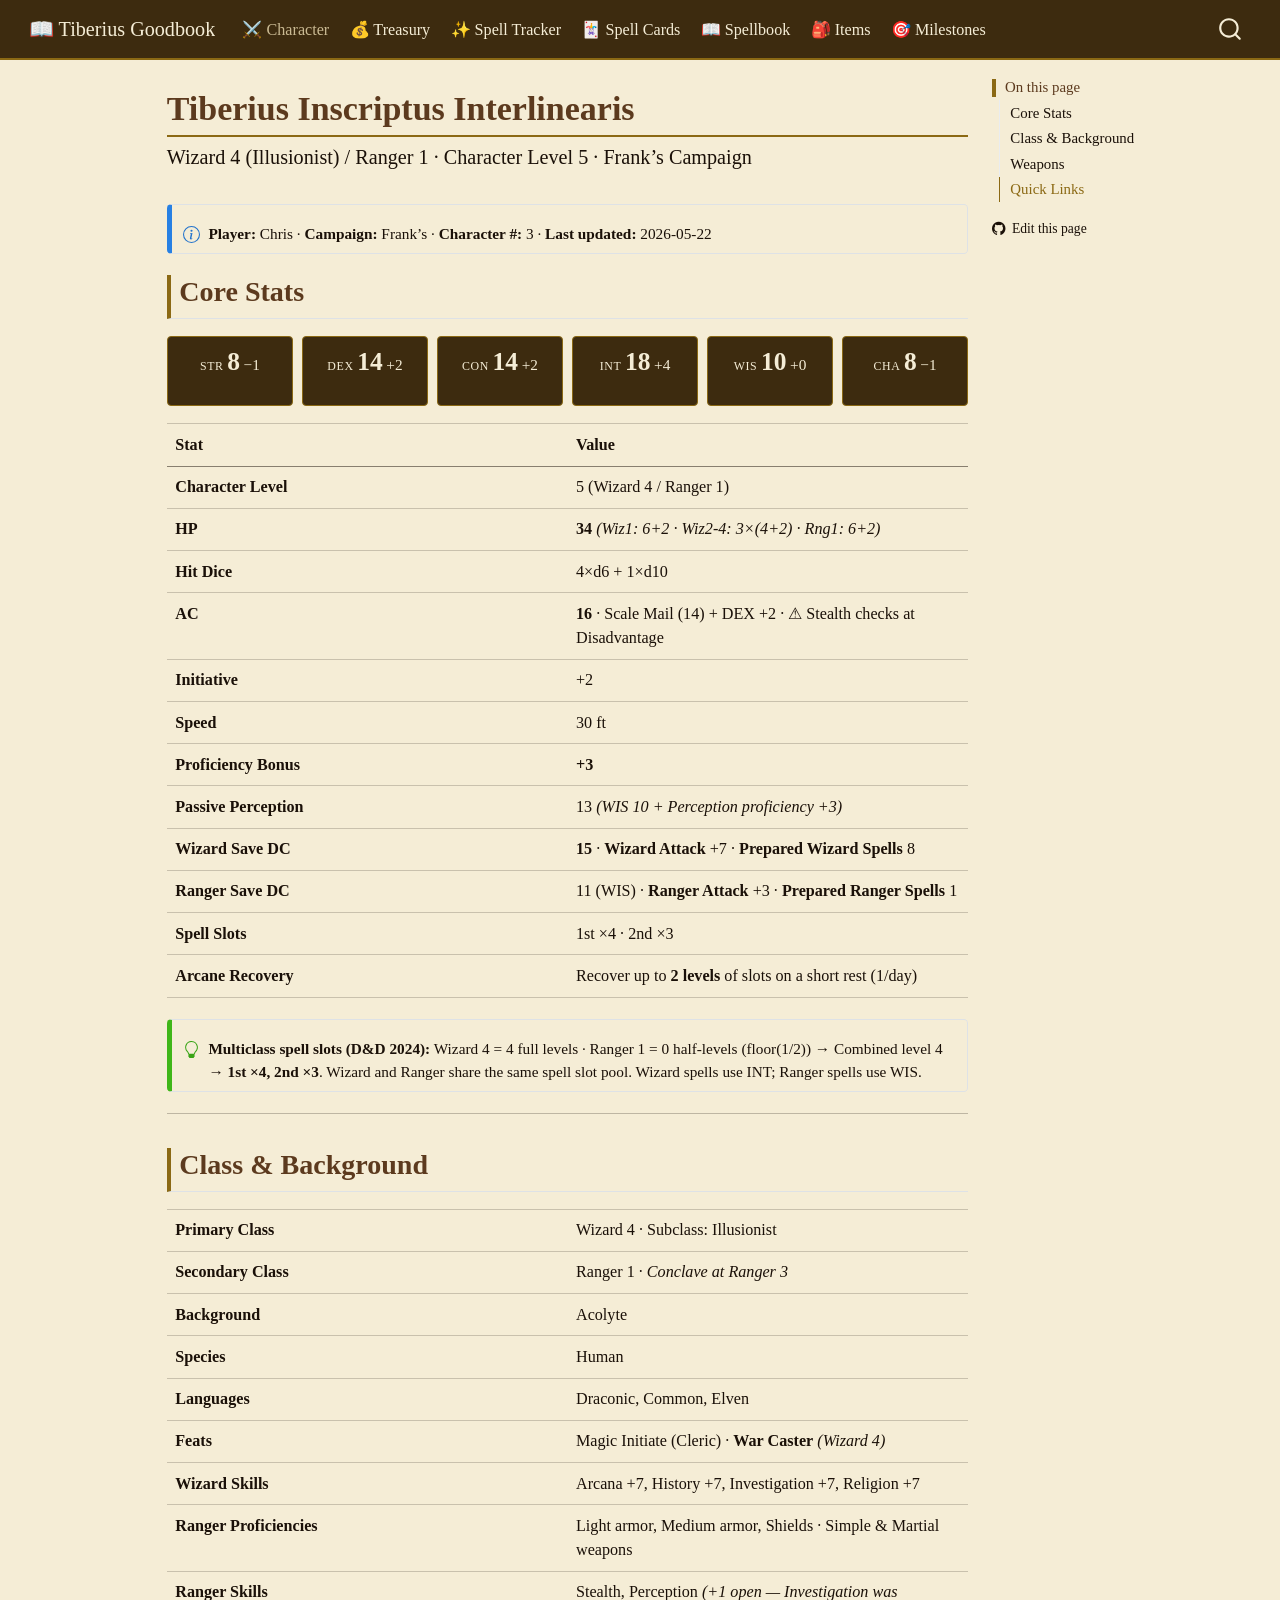
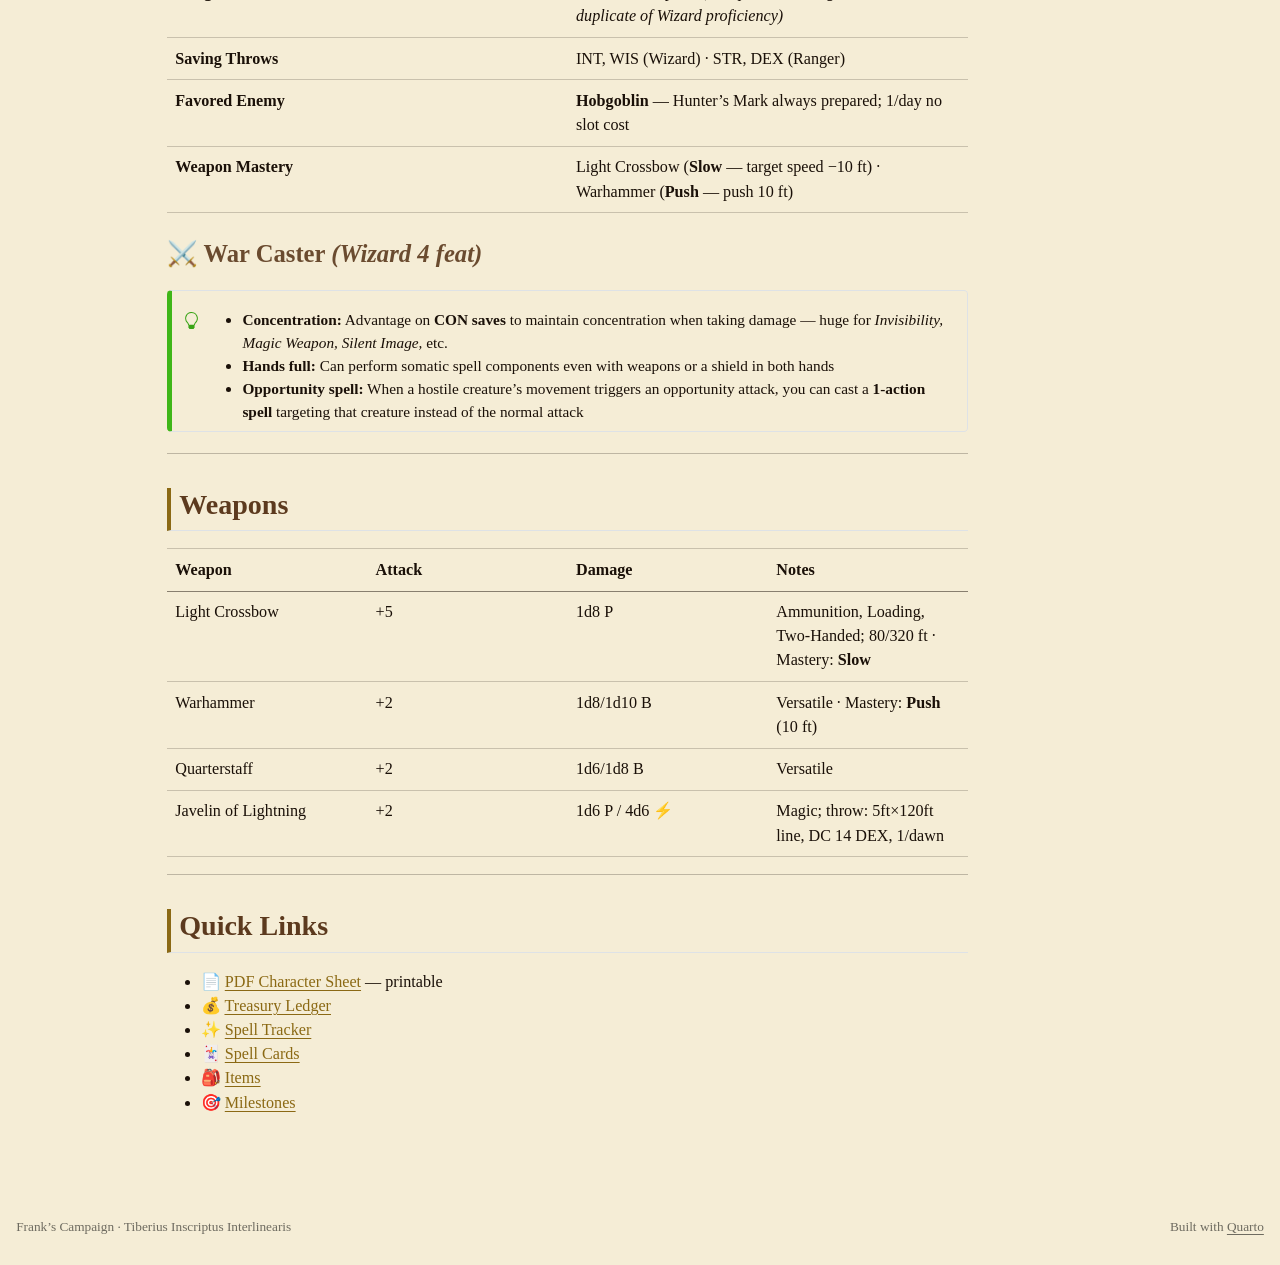
==== commit 919dcb00: "INT 18 (+4): DC 15, attack +7, 8 prepared spells; CON 14, HP 34, AC 16 Scale Mail; Hunter's Mark 2×/" ====
--- a/docs/index.html
+++ b/docs/index.html
@@ -188,10 +188,10 @@
 <p><span class="label">DEX</span> <span class="score">14</span> <span class="mod">+2</span></p>
 </div>
 <div class="stat-box">
-<p><span class="label">CON</span> <span class="score">—</span> <span class="mod">—</span></p>
+<p><span class="label">CON</span> <span class="score">14</span> <span class="mod">+2</span></p>
 </div>
 <div class="stat-box">
-<p><span class="label">INT</span> <span class="score">17</span> <span class="mod">+3</span></p>
+<p><span class="label">INT</span> <span class="score">18</span> <span class="mod">+4</span></p>
 </div>
 <div class="stat-box">
 <p><span class="label">WIS</span> <span class="score">10</span> <span class="mod">+0</span></p>
@@ -217,8 +217,16 @@
 <td>5 (Wizard 4 / Ranger 1)</td>
 </tr>
 <tr class="even">
+<td><strong>HP</strong></td>
+<td><strong>34</strong> <em>(Wiz1: 6+2 · Wiz2-4: 3×(4+2) · Rng1: 6+2)</em></td>
+</tr>
+<tr class="odd">
+<td><strong>Hit Dice</strong></td>
+<td>4×d6 + 1×d10</td>
+</tr>
+<tr class="even">
 <td><strong>AC</strong></td>
-<td>14+DEX (Medium armor via Ranger) · <em>Mage Armor no longer used — armor is better</em></td>
+<td><strong>16</strong> · Scale Mail (14) + DEX +2 · ⚠ Stealth checks at Disadvantage</td>
 </tr>
 <tr class="odd">
 <td><strong>Initiative</strong></td>
@@ -238,7 +246,7 @@
 </tr>
 <tr class="odd">
 <td><strong>Wizard Save DC</strong></td>
-<td><strong>14</strong> · <strong>Wizard Attack</strong> +6 · <strong>Prepared Wizard Spells</strong> 7</td>
+<td><strong>15</strong> · <strong>Wizard Attack</strong> +7 · <strong>Prepared Wizard Spells</strong> 8</td>
 </tr>
 <tr class="even">
 <td><strong>Ranger Save DC</strong></td>
@@ -300,7 +308,7 @@
 </tr>
 <tr class="odd">
 <td><strong>Wizard Skills</strong></td>
-<td>Arcana +6, History +6, Investigation +6, Religion +6</td>
+<td>Arcana +7, History +7, Investigation +7, Religion +7</td>
 </tr>
 <tr class="even">
 <td><strong>Ranger Proficiencies</strong></td>
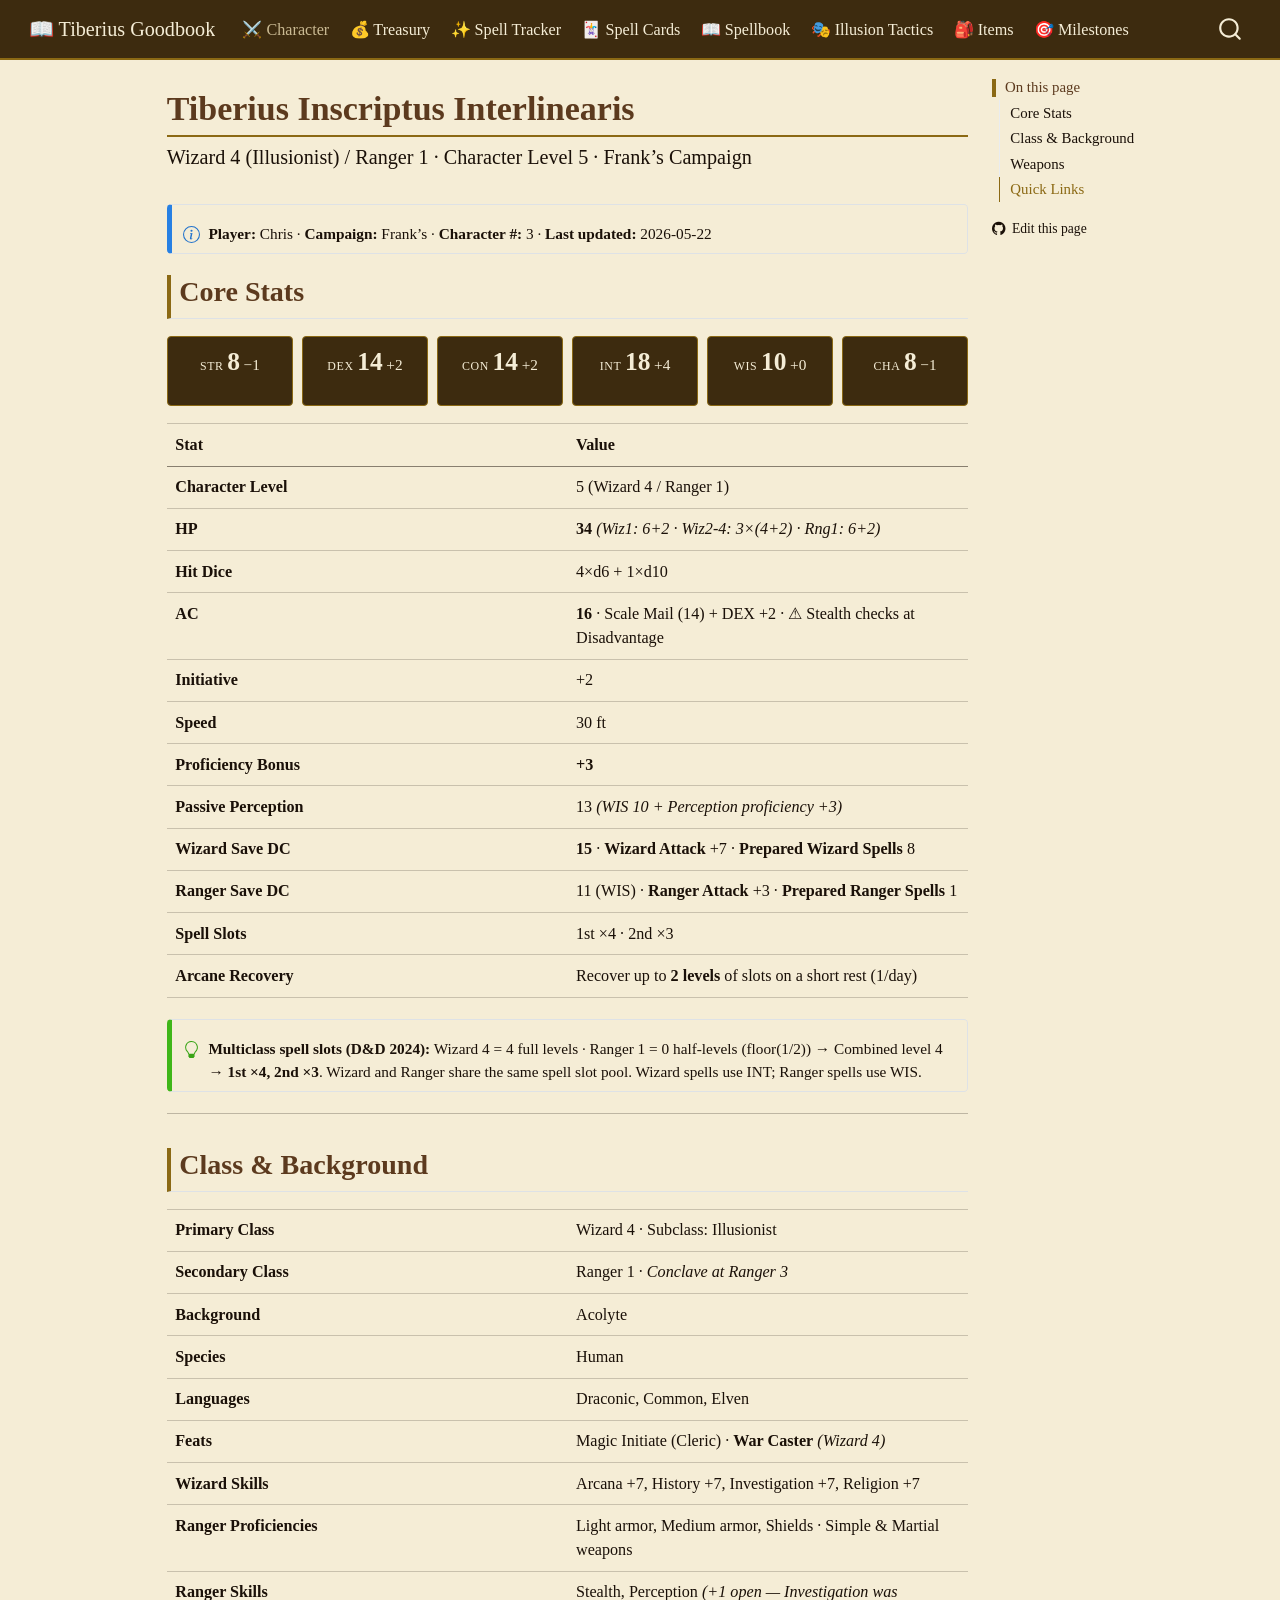
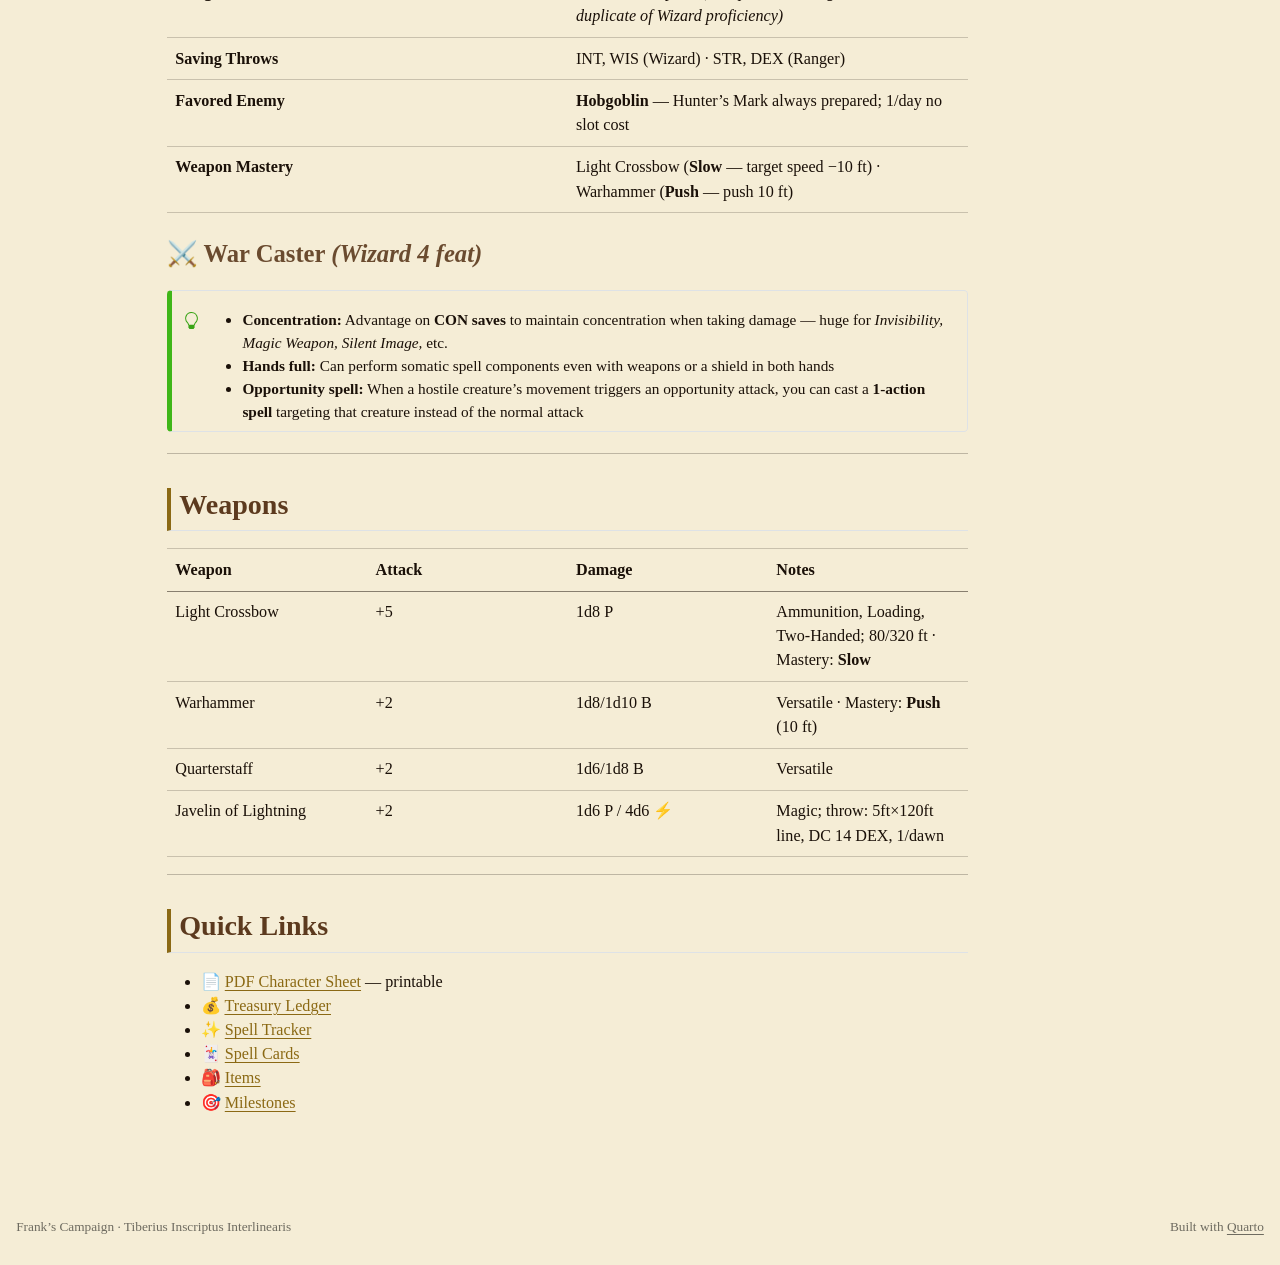
==== commit 9b0b8f41: "Add Illusion Tactics page with 30+ creative spell plays, grouped by spell and combo - illusion-tacti" ====
--- a/docs/index.html
+++ b/docs/index.html
@@ -41,7 +41,7 @@
 <link href="site_libs/quarto-html/quarto-syntax-highlighting-cdaacfc258cb6f151192107f105ac881.css" rel="stylesheet" id="quarto-text-highlighting-styles">
 <script src="site_libs/bootstrap/bootstrap.min.js"></script>
 <link href="site_libs/bootstrap/bootstrap-icons.css" rel="stylesheet">
-<link href="site_libs/bootstrap/bootstrap-5ee52a53e37b9877d6f84a522f17cb7d.min.css" rel="stylesheet" append-hash="true" id="quarto-bootstrap" data-mode="light">
+<link href="site_libs/bootstrap/bootstrap-595ac2289d5b0f4f6ef764df2582cfe8.min.css" rel="stylesheet" append-hash="true" id="quarto-bootstrap" data-mode="light">
 <script id="quarto-search-options" type="application/json">{
   "location": "navbar",
   "copy-button": false,
@@ -110,6 +110,10 @@
   <li class="nav-item">
     <a class="nav-link" href="./spellbook.html"> 
 <span class="menu-text">📖 Spellbook</span></a>
+  </li>  
+  <li class="nav-item">
+    <a class="nav-link" href="./illusion-tactics.html"> 
+<span class="menu-text">🎭 Illusion Tactics</span></a>
   </li>  
   <li class="nav-item">
     <a class="nav-link" href="./items.html"> 
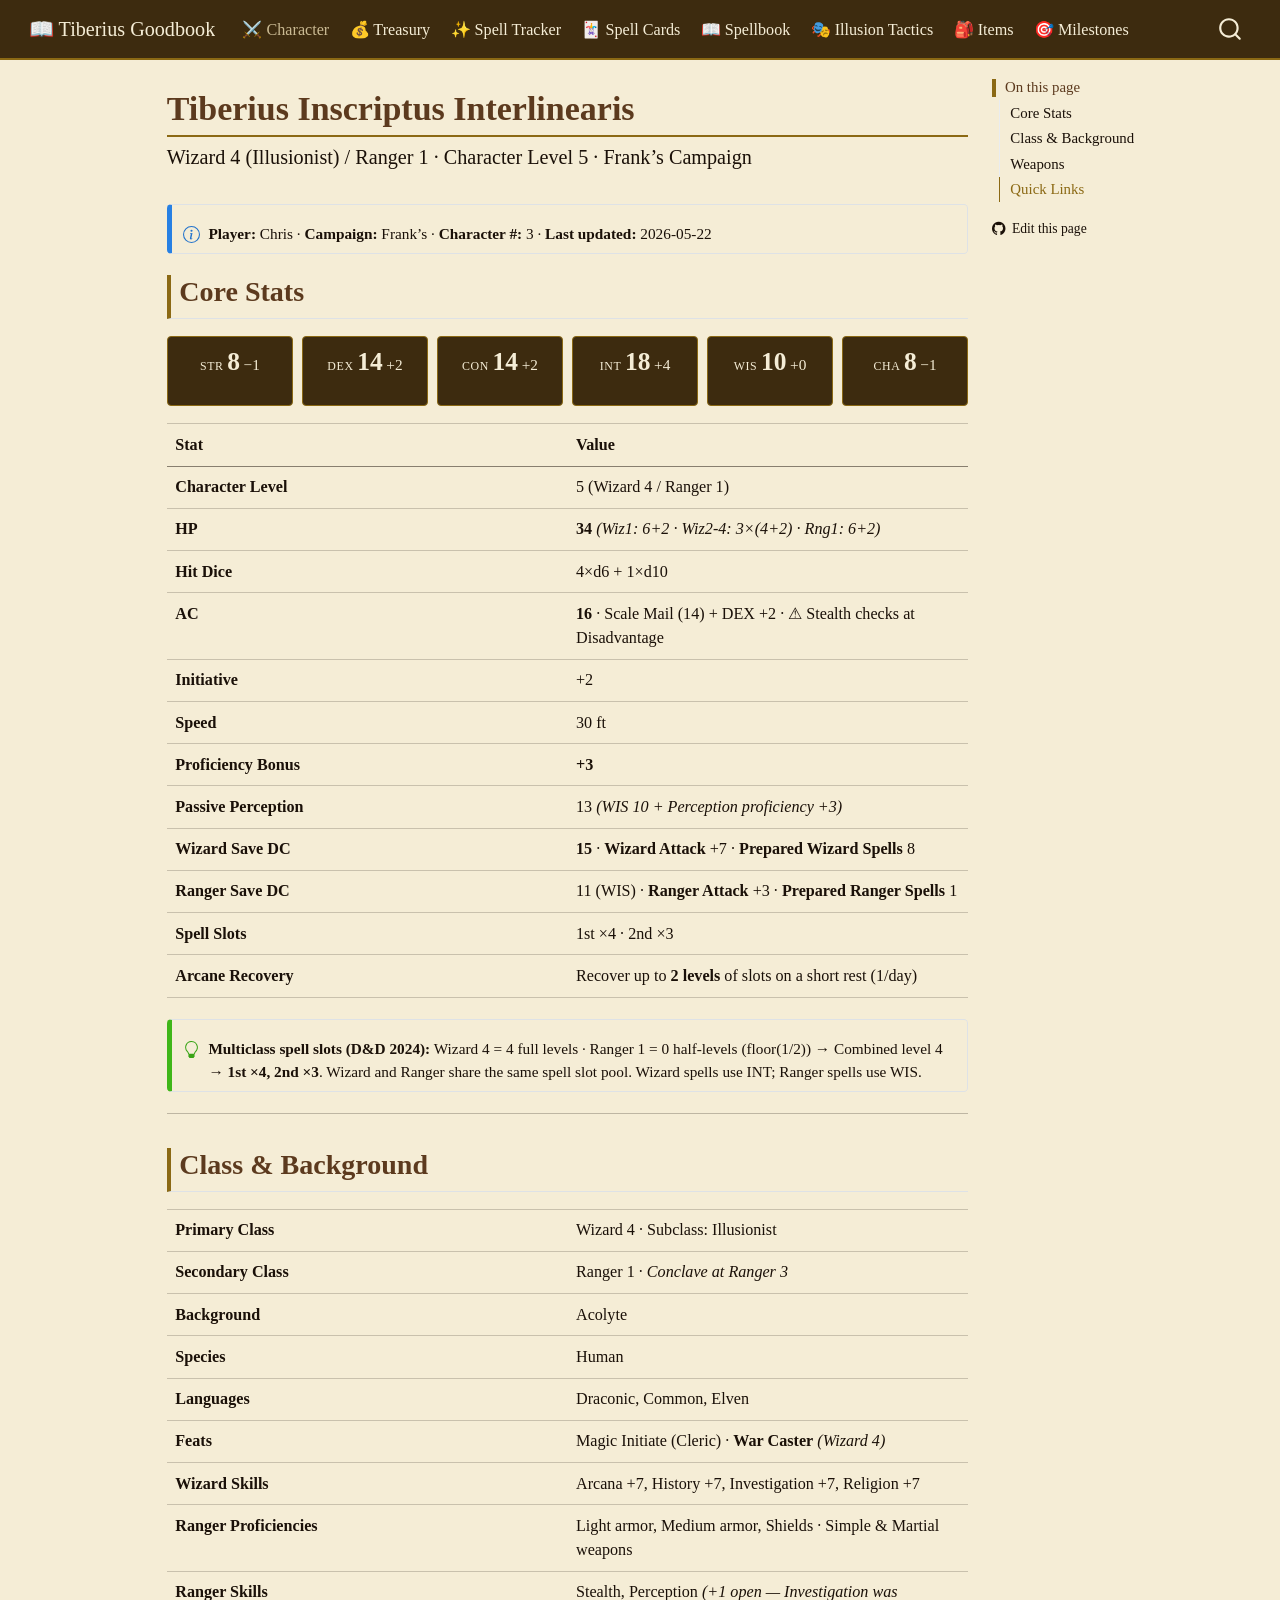
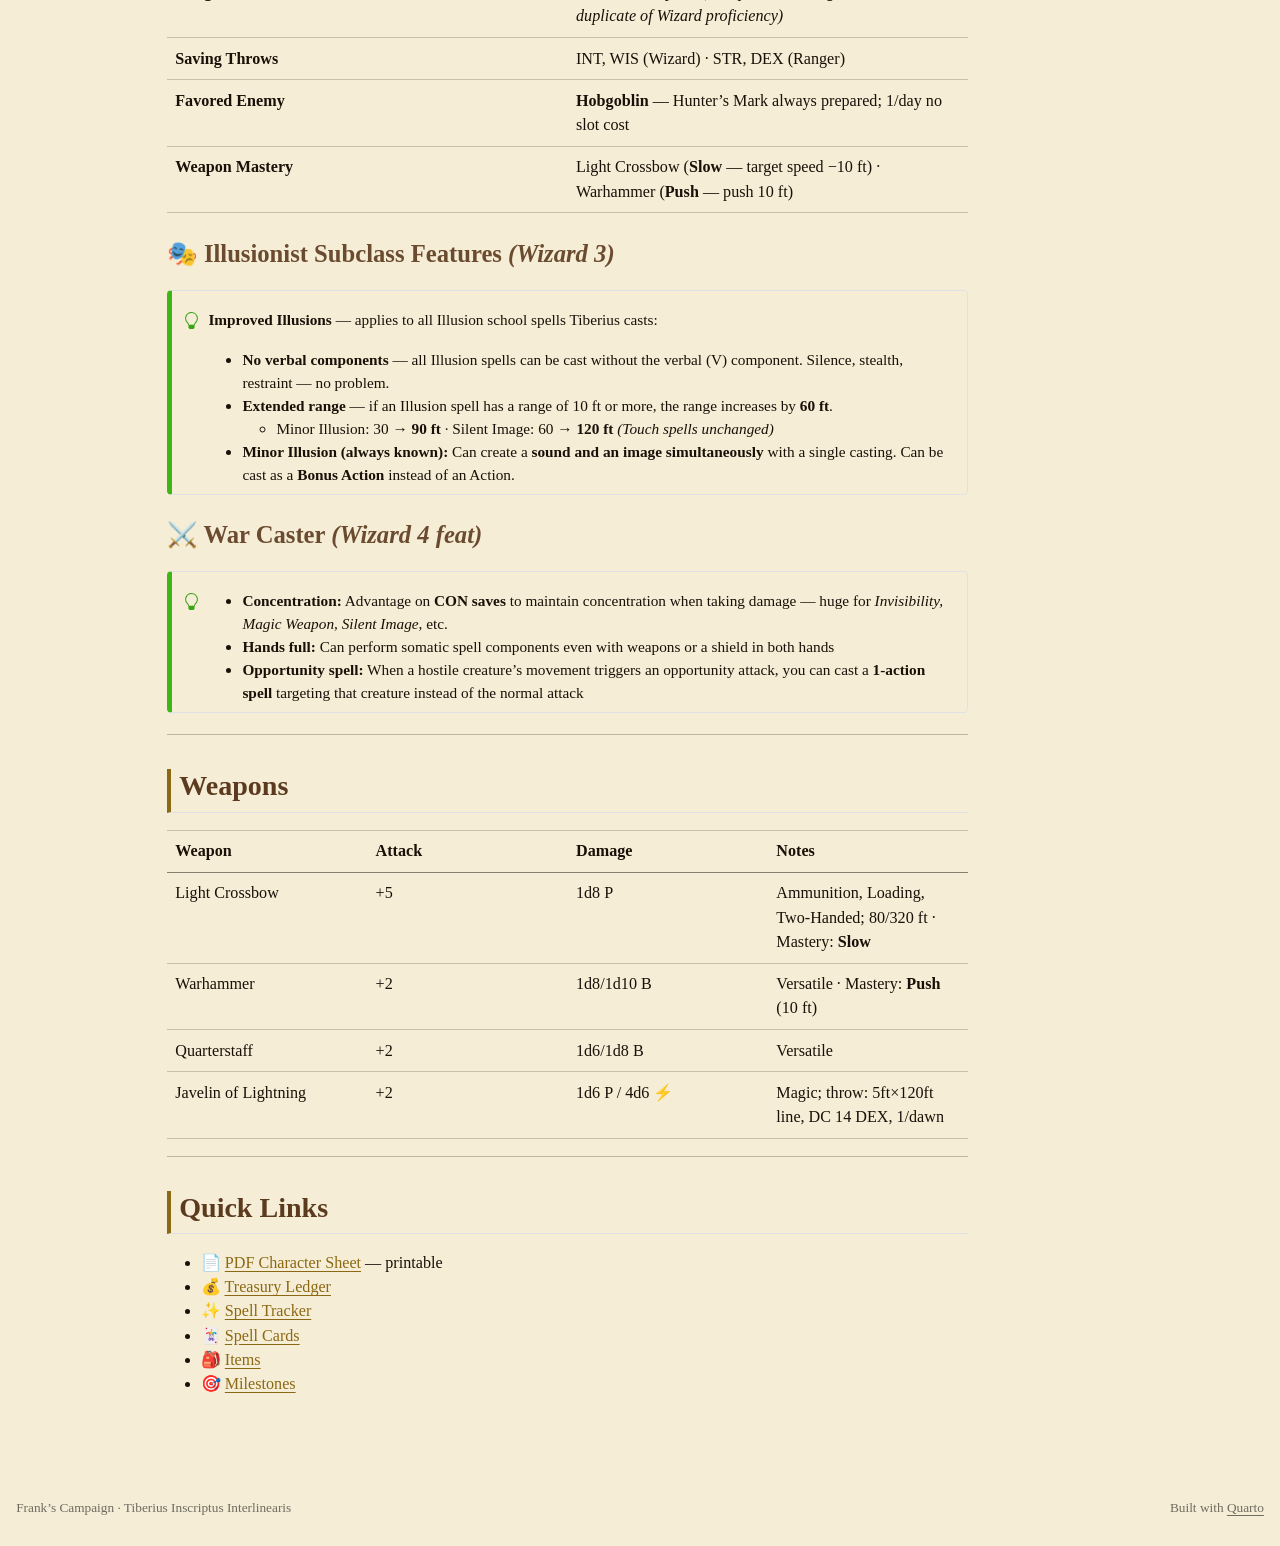
==== commit 879f8d2f: "Character sheet: add Illusionist subclass features; drop Rope Trick, confirm Invisibility - index.qm" ====
--- a/docs/index.html
+++ b/docs/index.html
@@ -142,6 +142,7 @@
   <li><a href="#core-stats" id="toc-core-stats" class="nav-link active" data-scroll-target="#core-stats">Core Stats</a></li>
   <li><a href="#class-background" id="toc-class-background" class="nav-link" data-scroll-target="#class-background">Class &amp; Background</a>
   <ul class="collapse">
+  <li><a href="#illusionist-subclass-features-wizard-3" id="toc-illusionist-subclass-features-wizard-3" class="nav-link" data-scroll-target="#illusionist-subclass-features-wizard-3">🎭 Illusionist Subclass Features <em>(Wizard 3)</em></a></li>
   <li><a href="#war-caster-wizard-4-feat" id="toc-war-caster-wizard-4-feat" class="nav-link" data-scroll-target="#war-caster-wizard-4-feat">⚔️ War Caster <em>(Wizard 4 feat)</em></a></li>
   </ul></li>
   <li><a href="#weapons" id="toc-weapons" class="nav-link" data-scroll-target="#weapons">Weapons</a></li>
@@ -336,6 +337,27 @@
 </tr>
 </tbody>
 </table>
+<section id="illusionist-subclass-features-wizard-3" class="level3">
+<h3 class="anchored" data-anchor-id="illusionist-subclass-features-wizard-3">🎭 Illusionist Subclass Features <em>(Wizard 3)</em></h3>
+<div class="callout callout-style-simple callout-tip">
+<div class="callout-body d-flex">
+<div class="callout-icon-container">
+<i class="callout-icon"></i>
+</div>
+<div class="callout-body-container">
+<p><strong>Improved Illusions</strong> — applies to all Illusion school spells Tiberius casts:</p>
+<ul>
+<li><strong>No verbal components</strong> — all Illusion spells can be cast without the verbal (V) component. Silence, stealth, restraint — no problem.</li>
+<li><strong>Extended range</strong> — if an Illusion spell has a range of 10 ft or more, the range increases by <strong>60 ft</strong>.
+<ul>
+<li>Minor Illusion: 30 → <strong>90 ft</strong> · Silent Image: 60 → <strong>120 ft</strong> <em>(Touch spells unchanged)</em></li>
+</ul></li>
+<li><strong>Minor Illusion (always known):</strong> Can create a <strong>sound and an image simultaneously</strong> with a single casting. Can be cast as a <strong>Bonus Action</strong> instead of an Action.</li>
+</ul>
+</div>
+</div>
+</div>
+</section>
 <section id="war-caster-wizard-4-feat" class="level3">
 <h3 class="anchored" data-anchor-id="war-caster-wizard-4-feat">⚔️ War Caster <em>(Wizard 4 feat)</em></h3>
 <div class="callout callout-style-simple callout-tip">
